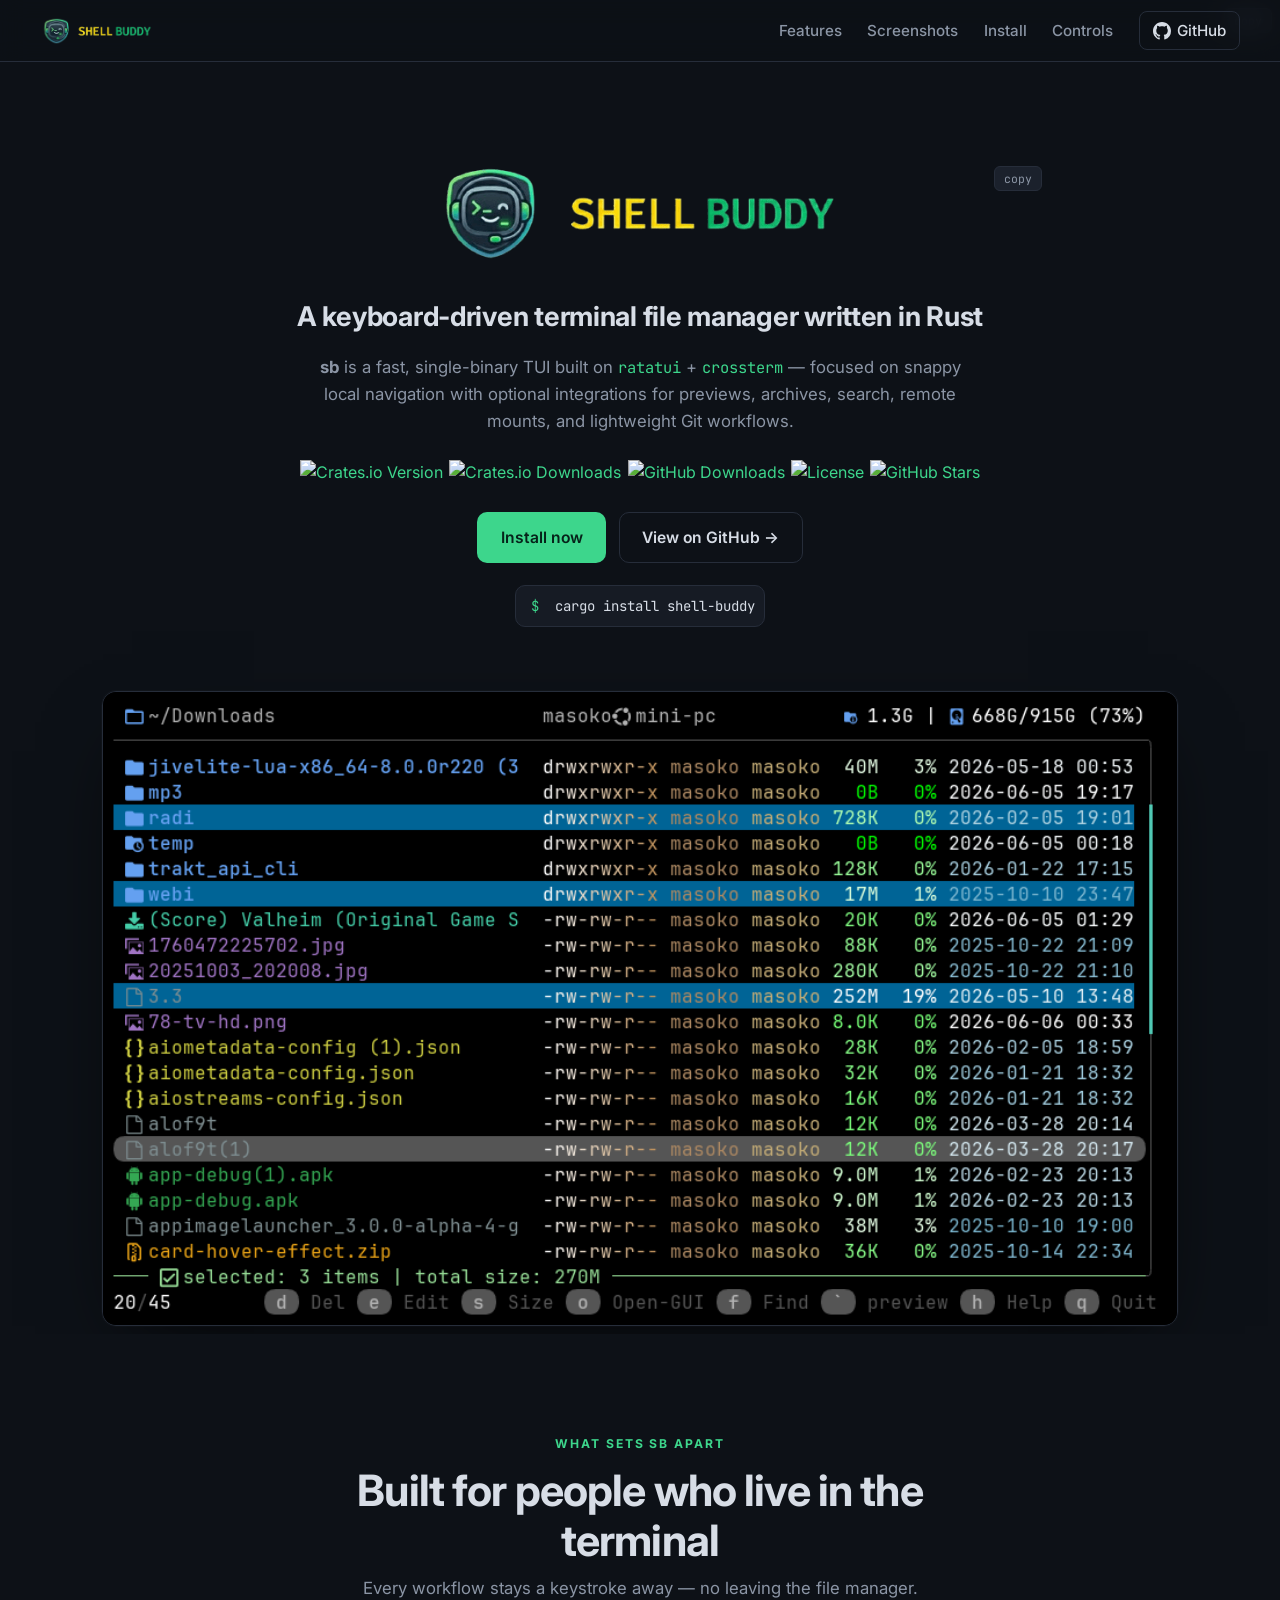
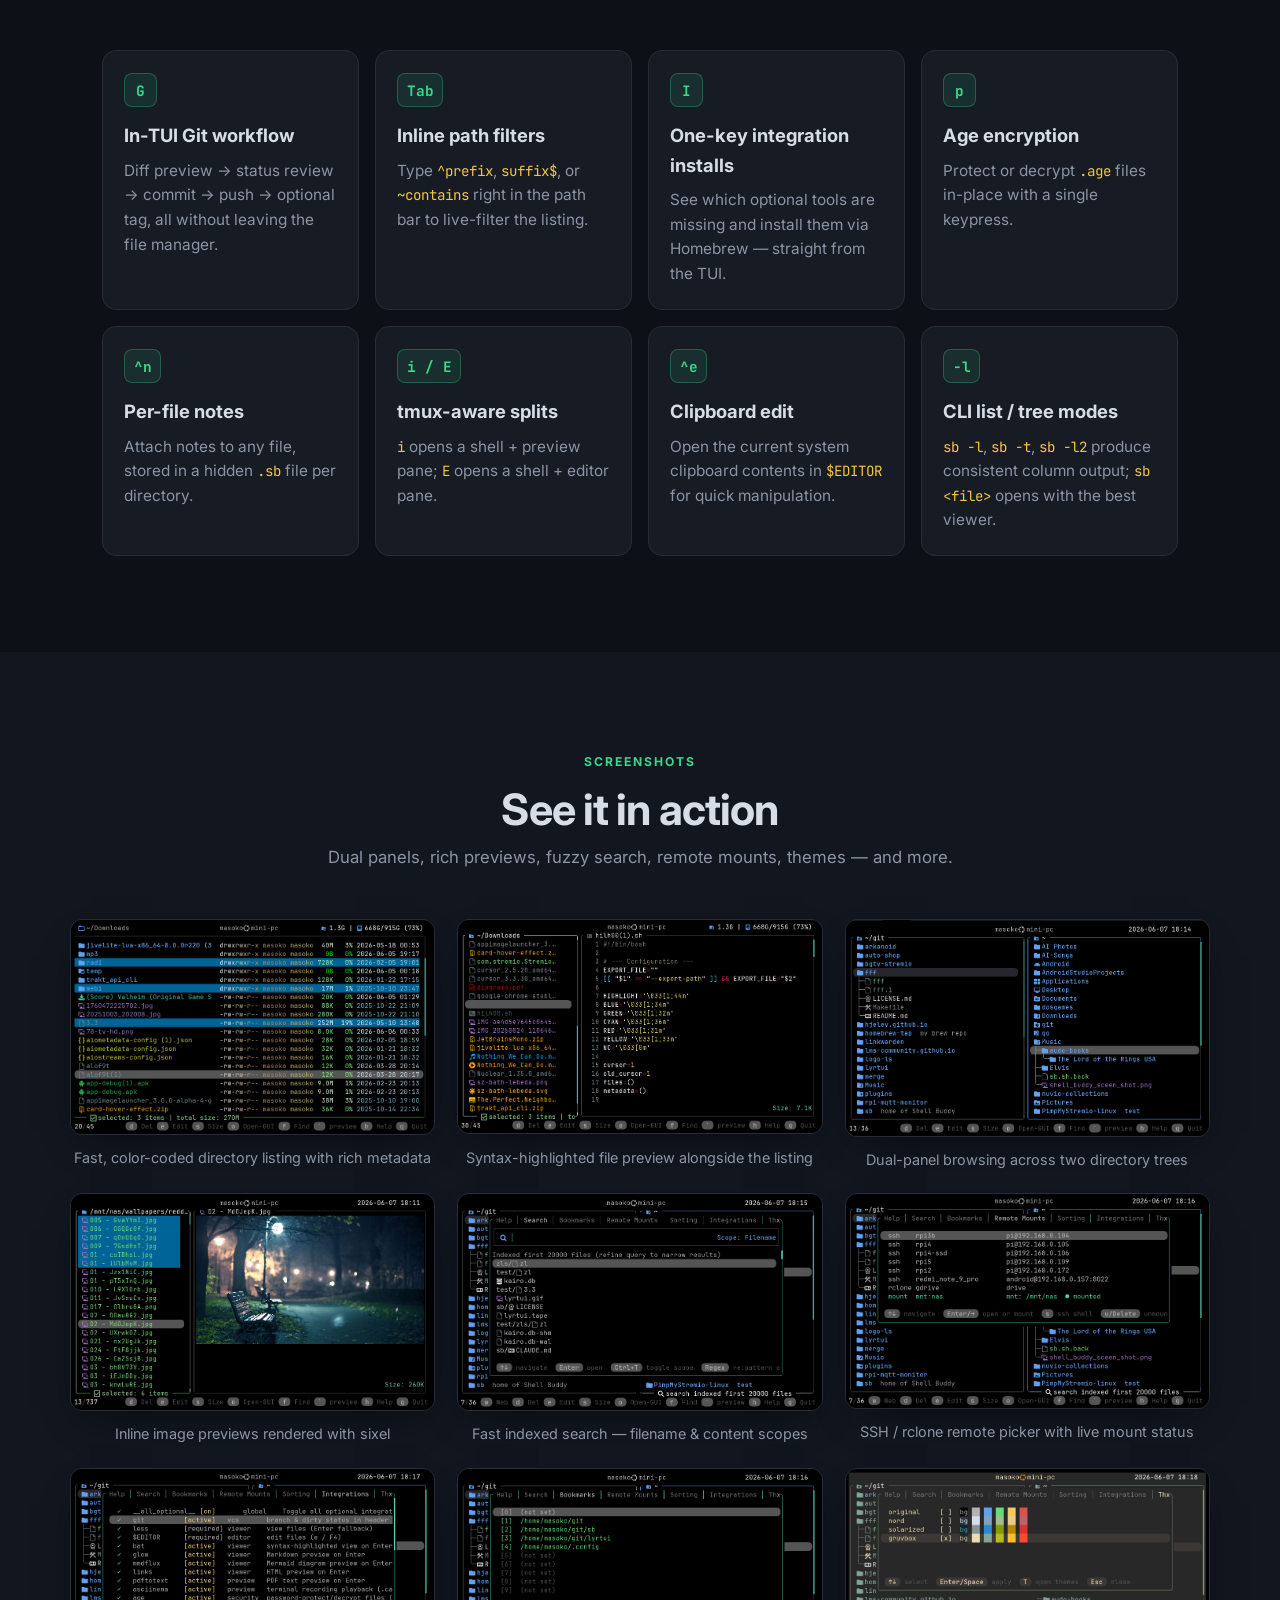
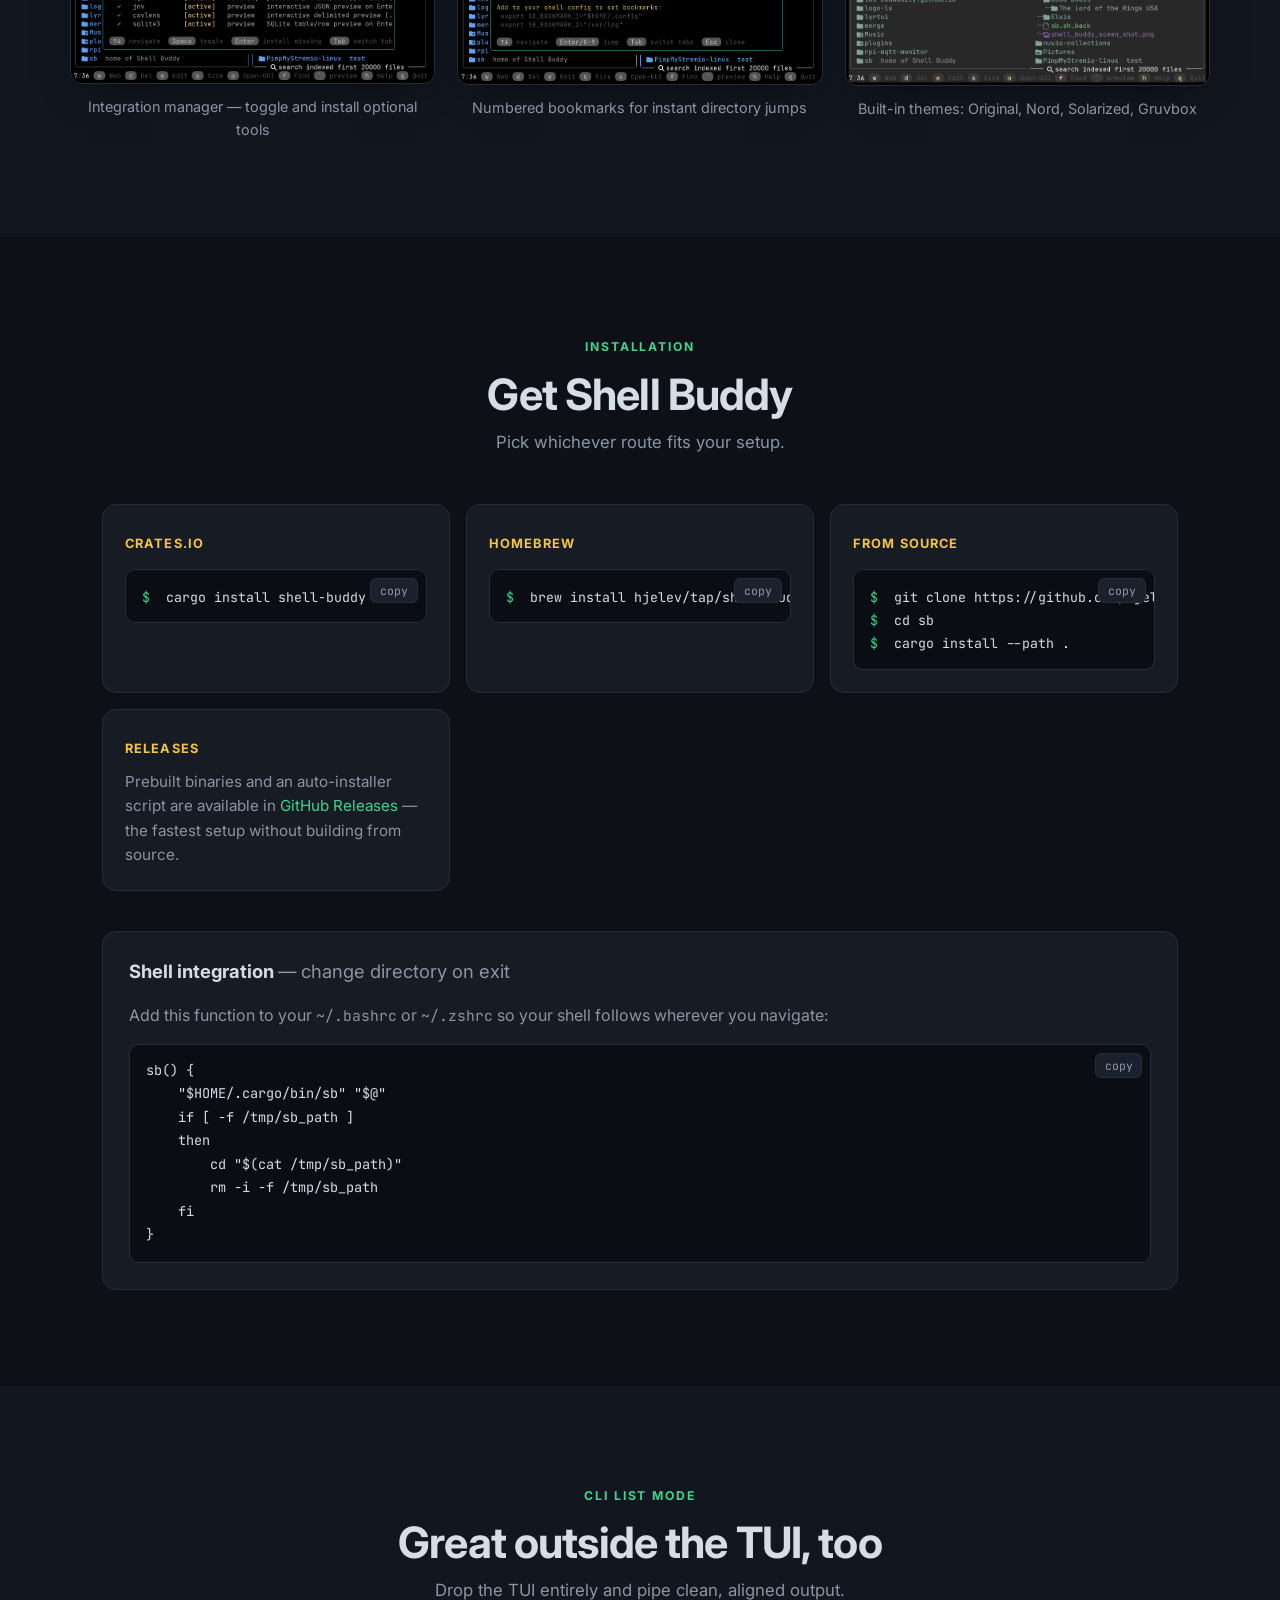
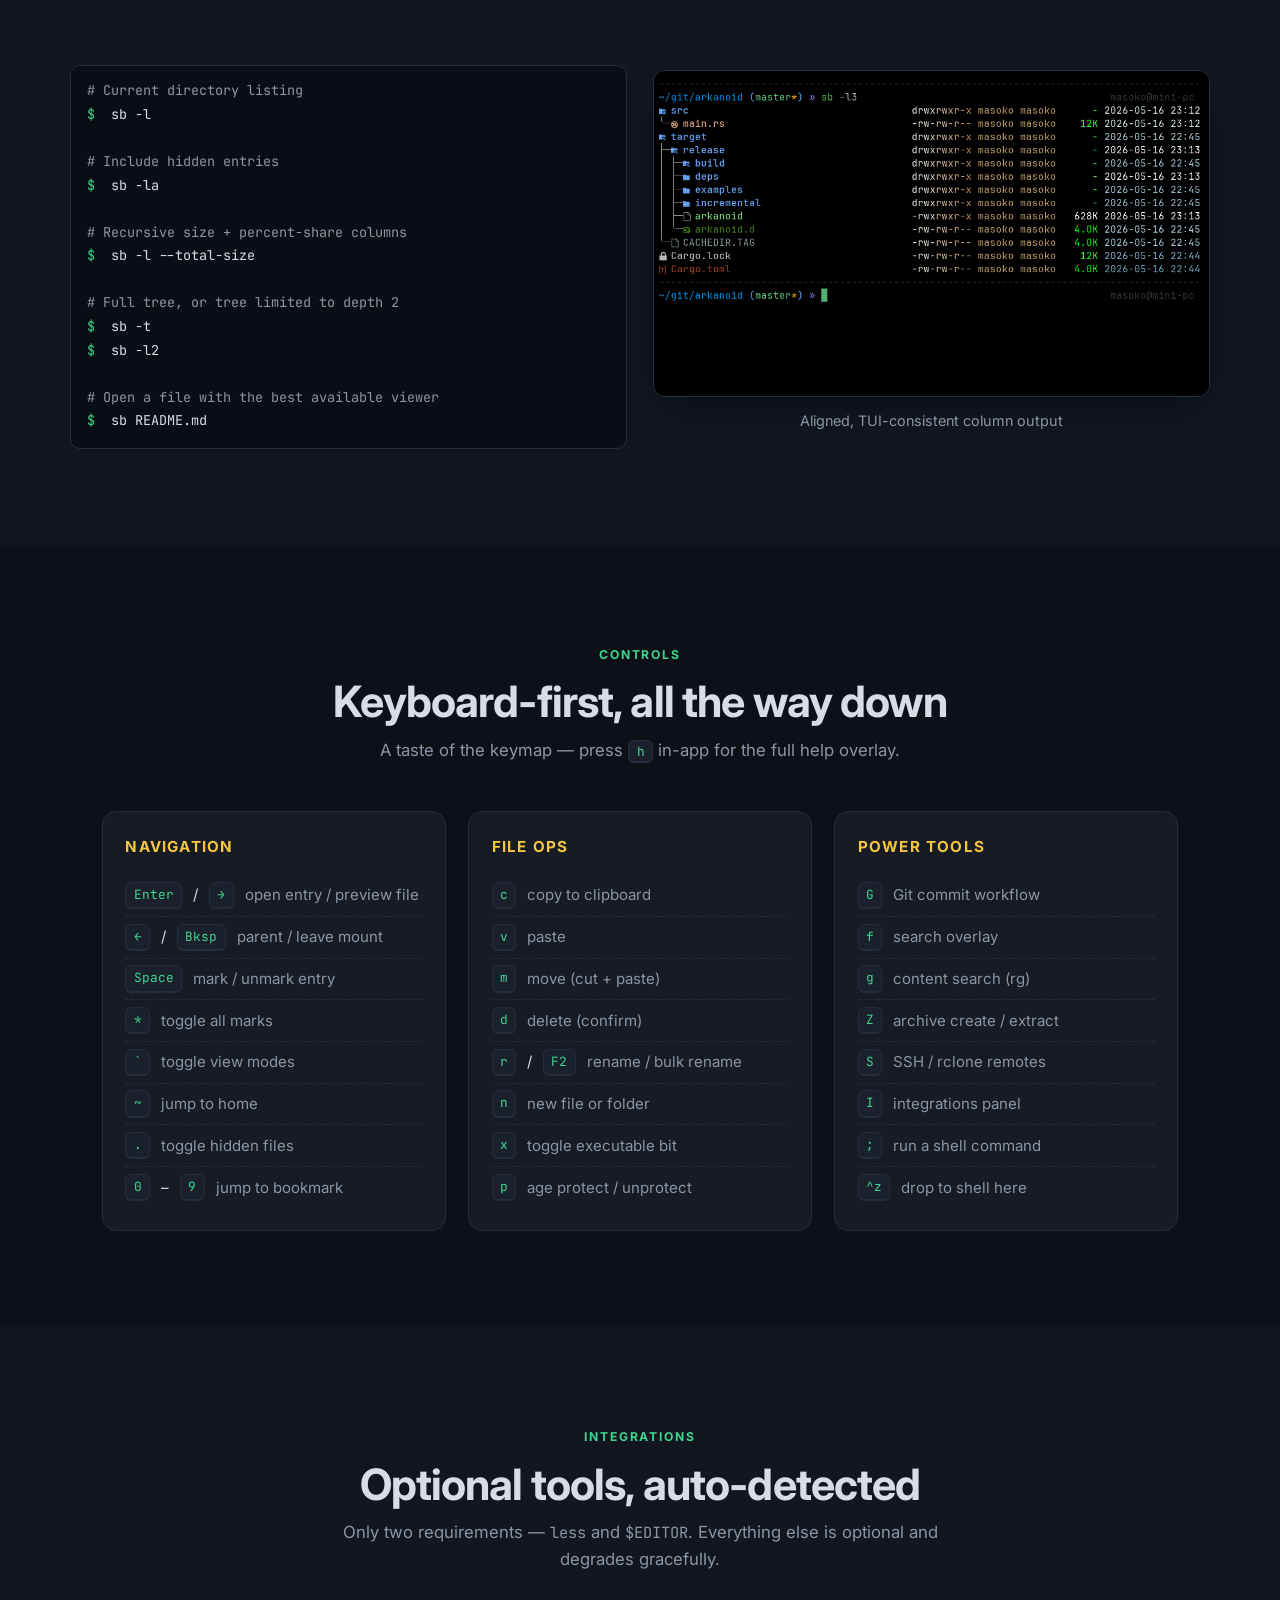
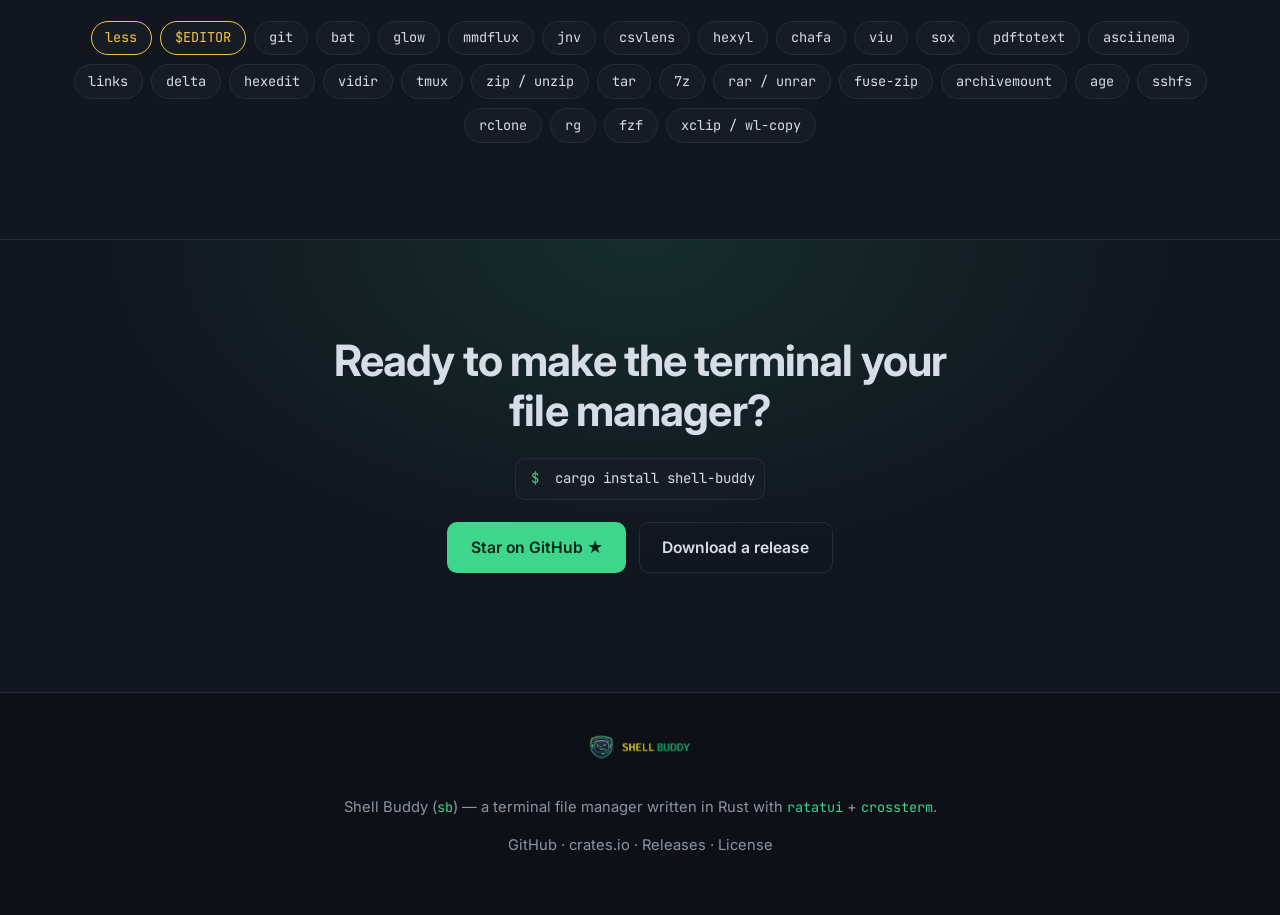
==== docs/index.html @ f794a8c8 "Add html docs" ====
<!DOCTYPE html>
<html lang="en">
<head>
  <meta charset="UTF-8" />
  <meta name="viewport" content="width=device-width, initial-scale=1.0" />
  <title>Shell Buddy — A keyboard-driven terminal file manager</title>
  <meta name="description" content="Shell Buddy (sb) is a fast, keyboard-driven terminal file manager written in Rust with ratatui + crossterm. Previews, archives, search, remote mounts, and in-TUI Git." />
  <meta property="og:title" content="Shell Buddy — terminal file manager" />
  <meta property="og:description" content="A fast, keyboard-driven terminal file manager written in Rust." />
  <meta property="og:image" content="images/screenshot-2.png" />
  <meta property="og:type" content="website" />
  <link rel="icon" type="image/png" href="images/logo.png" />
  <link rel="preconnect" href="https://fonts.googleapis.com" />
  <link rel="preconnect" href="https://fonts.gstatic.com" crossorigin />
  <link href="https://fonts.googleapis.com/css2?family=JetBrains+Mono:wght@400;500;700&family=Inter:wght@400;500;600;700;800&display=swap" rel="stylesheet" />
  <link rel="stylesheet" href="style.css" />
</head>
<body>
  <!-- NAV -->
  <header class="nav">
    <a class="nav__brand" href="#top">
      <img src="images/logo.png" alt="Shell Buddy" />
    </a>
    <nav class="nav__links">
      <a href="#features">Features</a>
      <a href="#gallery">Screenshots</a>
      <a href="#install">Install</a>
      <a href="#controls">Controls</a>
      <a class="nav__gh" href="https://github.com/hjelev/sb" target="_blank" rel="noopener">
        <svg viewBox="0 0 16 16" width="18" height="18" aria-hidden="true"><path fill="currentColor" d="M8 0C3.58 0 0 3.58 0 8c0 3.54 2.29 6.53 5.47 7.59.4.07.55-.17.55-.38 0-.19-.01-.82-.01-1.49-2.01.37-2.53-.49-2.69-.94-.09-.23-.48-.94-.82-1.13-.28-.15-.68-.52-.01-.53.63-.01 1.08.58 1.23.82.72 1.21 1.87.87 2.33.66.07-.52.28-.87.51-1.07-1.78-.2-3.64-.89-3.64-3.95 0-.87.31-1.59.82-2.15-.08-.2-.36-1.02.08-2.12 0 0 .67-.21 2.2.82.64-.18 1.32-.27 2-.27.68 0 1.36.09 2 .27 1.53-1.04 2.2-.82 2.2-.82.44 1.1.16 1.92.08 2.12.51.56.82 1.27.82 2.15 0 3.07-1.87 3.75-3.65 3.95.29.25.54.73.54 1.48 0 1.07-.01 1.93-.01 2.2 0 .21.15.46.55.38A8.01 8.01 0 0 0 16 8c0-4.42-3.58-8-8-8Z"/></svg>
        <span>GitHub</span>
      </a>
    </nav>
  </header>

  <!-- HERO -->
  <section class="hero" id="top">
    <div class="hero__glow"></div>
    <div class="hero__inner">
      <img class="hero__logo" src="images/logo.png" alt="Shell Buddy logo" />
      <p class="hero__tagline">A keyboard-driven terminal file manager written in Rust</p>
      <p class="hero__sub">
        <strong>sb</strong> is a fast, single-binary TUI built on <code>ratatui</code> + <code>crossterm</code> — focused on
        snappy local navigation with optional integrations for previews, archives, search, remote mounts, and lightweight Git workflows.
      </p>

      <div class="badges">
        <a href="https://crates.io/crates/shell-buddy"><img src="https://img.shields.io/crates/v/shell-buddy.svg?style=flat-square&color=orange" alt="Crates.io Version" /></a>
        <a href="https://crates.io/crates/shell-buddy"><img src="https://img.shields.io/crates/d/shell-buddy.svg?style=flat-square&color=blue&label=crates%20downloads" alt="Crates.io Downloads" /></a>
        <a href="https://github.com/hjelev/sb/releases"><img src="https://img.shields.io/github/downloads/hjelev/sb/total.svg?style=flat-square&color=brightgreen&label=github%20downloads&kill_cache=1" alt="GitHub Downloads" /></a>
        <a href="https://github.com/hjelev/sb/blob/master/LICENSE"><img src="https://img.shields.io/github/license/hjelev/sb.svg?style=flat-square&color=purple" alt="License" /></a>
        <a href="https://github.com/hjelev/sb/stargazers"><img src="https://img.shields.io/github/stars/hjelev/sb.svg?style=flat-square&color=gold" alt="GitHub Stars" /></a>
      </div>

      <div class="hero__cta">
        <a class="btn btn--primary" href="#install">Install now</a>
        <a class="btn btn--ghost" href="https://github.com/hjelev/sb" target="_blank" rel="noopener">View on GitHub →</a>
      </div>

      <div class="hero__install-hint">
        <code><span class="prompt">$</span> cargo install shell-buddy</code>
        <button class="copy-btn" data-copy="cargo install shell-buddy" title="Copy">copy</button>
      </div>
    </div>

    <figure class="hero__shot">
      <img src="images/screenshot-1.png" alt="Shell Buddy terminal file manager listing" loading="lazy" />
    </figure>
  </section>

  <!-- WHAT SETS IT APART -->
  <section class="section" id="features">
    <div class="section__head">
      <span class="eyebrow">What sets sb apart</span>
      <h2>Built for people who live in the terminal</h2>
      <p>Every workflow stays a keystroke away — no leaving the file manager.</p>
    </div>

    <div class="cards">
      <article class="card">
        <div class="card__key">G</div>
        <h3>In-TUI Git workflow</h3>
        <p>Diff preview → status review → commit → push → optional tag, all without leaving the file manager.</p>
      </article>
      <article class="card">
        <div class="card__key">Tab</div>
        <h3>Inline path filters</h3>
        <p>Type <code>^prefix</code>, <code>suffix$</code>, or <code>~contains</code> right in the path bar to live-filter the listing.</p>
      </article>
      <article class="card">
        <div class="card__key">I</div>
        <h3>One-key integration installs</h3>
        <p>See which optional tools are missing and install them via Homebrew — straight from the TUI.</p>
      </article>
      <article class="card">
        <div class="card__key">p</div>
        <h3>Age encryption</h3>
        <p>Protect or decrypt <code>.age</code> files in-place with a single keypress.</p>
      </article>
      <article class="card">
        <div class="card__key">^n</div>
        <h3>Per-file notes</h3>
        <p>Attach notes to any file, stored in a hidden <code>.sb</code> file per directory.</p>
      </article>
      <article class="card">
        <div class="card__key">i / E</div>
        <h3>tmux-aware splits</h3>
        <p><code>i</code> opens a shell + preview pane; <code>E</code> opens a shell + editor pane.</p>
      </article>
      <article class="card">
        <div class="card__key">^e</div>
        <h3>Clipboard edit</h3>
        <p>Open the current system clipboard contents in <code>$EDITOR</code> for quick manipulation.</p>
      </article>
      <article class="card">
        <div class="card__key">-l</div>
        <h3>CLI list / tree modes</h3>
        <p><code>sb -l</code>, <code>sb -t</code>, <code>sb -l2</code> produce consistent column output; <code>sb &lt;file&gt;</code> opens with the best viewer.</p>
      </article>
    </div>
  </section>

  <!-- GALLERY -->
  <section class="section section--alt" id="gallery">
    <div class="section__head">
      <span class="eyebrow">Screenshots</span>
      <h2>See it in action</h2>
      <p>Dual panels, rich previews, fuzzy search, remote mounts, themes — and more.</p>
    </div>

    <div class="gallery">
      <figure class="shot">
        <img src="images/screenshot-1.png" alt="Shell Buddy terminal file manager listing" loading="lazy" />
        <figcaption>Fast, color-coded directory listing with rich metadata</figcaption>
      </figure>
      <figure class="shot">
        <img src="images/screenshot-2.png" alt="Dual-panel preview with syntax highlighting" loading="lazy" />
        <figcaption>Syntax-highlighted file preview alongside the listing</figcaption>
      </figure>
      <figure class="shot">
        <img src="images/screenshot-5.png" alt="Dual-panel browsing" loading="lazy" />
        <figcaption>Dual-panel browsing across two directory trees</figcaption>
      </figure>
      <figure class="shot">
        <img src="images/screenshot-4.png" alt="Inline image preview" loading="lazy" />
        <figcaption>Inline image previews rendered with sixel</figcaption>
      </figure>
      <figure class="shot">
        <img src="images/screenshot-6.png" alt="Search overlay" loading="lazy" />
        <figcaption>Fast indexed search — filename &amp; content scopes</figcaption>
      </figure>
      <figure class="shot">
        <img src="images/screenshot-8.png" alt="Remote mounts panel" loading="lazy" />
        <figcaption>SSH / rclone remote picker with live mount status</figcaption>
      </figure>
      <figure class="shot">
        <img src="images/screenshot-9.png" alt="Integrations panel" loading="lazy" />
        <figcaption>Integration manager — toggle and install optional tools</figcaption>
      </figure>
      <figure class="shot">
        <img src="images/screenshot-7.png" alt="Bookmarks panel" loading="lazy" />
        <figcaption>Numbered bookmarks for instant directory jumps</figcaption>
      </figure>
      <figure class="shot">
        <img src="images/screenshot-10.png" alt="Themes panel" loading="lazy" />
        <figcaption>Built-in themes: Original, Nord, Solarized, Gruvbox</figcaption>
      </figure>
    </div>
  </section>

  <!-- INSTALL -->
  <section class="section" id="install">
    <div class="section__head">
      <span class="eyebrow">Installation</span>
      <h2>Get Shell Buddy</h2>
      <p>Pick whichever route fits your setup.</p>
    </div>

    <div class="install-grid">
      <div class="install-card">
        <h3><span class="tag">crates.io</span></h3>
        <div class="code-block">
          <code><span class="prompt">$</span> cargo install shell-buddy</code>
          <button class="copy-btn" data-copy="cargo install shell-buddy">copy</button>
        </div>
      </div>

      <div class="install-card">
        <h3><span class="tag">Homebrew</span></h3>
        <div class="code-block">
          <code><span class="prompt">$</span> brew install hjelev/tap/shell-buddy</code>
          <button class="copy-btn" data-copy="brew install hjelev/tap/shell-buddy">copy</button>
        </div>
      </div>

      <div class="install-card">
        <h3><span class="tag">From source</span></h3>
        <div class="code-block">
          <code><span class="prompt">$</span> git clone https://github.com/hjelev/sb.git
<span class="prompt">$</span> cd sb
<span class="prompt">$</span> cargo install --path .</code>
          <button class="copy-btn" data-copy="git clone https://github.com/hjelev/sb.git
cd sb
cargo install --path .">copy</button>
        </div>
      </div>

      <div class="install-card">
        <h3><span class="tag">Releases</span></h3>
        <p class="install-note">Prebuilt binaries and an auto-installer script are available in
          <a href="https://github.com/hjelev/sb/releases" target="_blank" rel="noopener">GitHub Releases</a> —
          the fastest setup without building from source.</p>
      </div>
    </div>

    <div class="shell-integration">
      <h3>Shell integration <span class="muted">— change directory on exit</span></h3>
      <p>Add this function to your <code>~/.bashrc</code> or <code>~/.zshrc</code> so your shell follows wherever you navigate:</p>
      <div class="code-block code-block--wide">
        <pre><code>sb() {
    "$HOME/.cargo/bin/sb" "$@"
    if [ -f /tmp/sb_path ]
    then
        cd "$(cat /tmp/sb_path)"
        rm -i -f /tmp/sb_path
    fi
}</code></pre>
        <button class="copy-btn" data-copy='sb() {
    "$HOME/.cargo/bin/sb" "$@"
    if [ -f /tmp/sb_path ]
    then
        cd "$(cat /tmp/sb_path)"
        rm -i -f /tmp/sb_path
    fi
}'>copy</button>
      </div>
    </div>
  </section>

  <!-- CLI MODES -->
  <section class="section section--alt" id="cli">
    <div class="section__head">
      <span class="eyebrow">CLI list mode</span>
      <h2>Great outside the TUI, too</h2>
      <p>Drop the TUI entirely and pipe clean, aligned output.</p>
    </div>
    <div class="cli-wrap">
      <div class="code-block code-block--wide">
        <pre><code><span class="comment"># Current directory listing</span>
<span class="prompt">$</span> sb -l

<span class="comment"># Include hidden entries</span>
<span class="prompt">$</span> sb -la

<span class="comment"># Recursive size + percent-share columns</span>
<span class="prompt">$</span> sb -l --total-size

<span class="comment"># Full tree, or tree limited to depth 2</span>
<span class="prompt">$</span> sb -t
<span class="prompt">$</span> sb -l2

<span class="comment"># Open a file with the best available viewer</span>
<span class="prompt">$</span> sb README.md</code></pre>
      </div>
      <figure class="shot shot--bare">
        <img src="images/screenshot-11.png" alt="Shell Buddy CLI list mode" loading="lazy" />
        <figcaption>Aligned, TUI-consistent column output</figcaption>
      </figure>
    </div>
  </section>

  <!-- CONTROLS -->
  <section class="section" id="controls">
    <div class="section__head">
      <span class="eyebrow">Controls</span>
      <h2>Keyboard-first, all the way down</h2>
      <p>A taste of the keymap — press <kbd>h</kbd> in-app for the full help overlay.</p>
    </div>

    <div class="keymap">
      <div class="keymap__col">
        <h4>Navigation</h4>
        <ul>
          <li><kbd>Enter</kbd> / <kbd>→</kbd><span>open entry / preview file</span></li>
          <li><kbd>←</kbd> / <kbd>Bksp</kbd><span>parent / leave mount</span></li>
          <li><kbd>Space</kbd><span>mark / unmark entry</span></li>
          <li><kbd>*</kbd><span>toggle all marks</span></li>
          <li><kbd>`</kbd><span>toggle view modes</span></li>
          <li><kbd>~</kbd><span>jump to home</span></li>
          <li><kbd>.</kbd><span>toggle hidden files</span></li>
          <li><kbd>0</kbd>–<kbd>9</kbd><span>jump to bookmark</span></li>
        </ul>
      </div>
      <div class="keymap__col">
        <h4>File ops</h4>
        <ul>
          <li><kbd>c</kbd><span>copy to clipboard</span></li>
          <li><kbd>v</kbd><span>paste</span></li>
          <li><kbd>m</kbd><span>move (cut + paste)</span></li>
          <li><kbd>d</kbd><span>delete (confirm)</span></li>
          <li><kbd>r</kbd> / <kbd>F2</kbd><span>rename / bulk rename</span></li>
          <li><kbd>n</kbd><span>new file or folder</span></li>
          <li><kbd>x</kbd><span>toggle executable bit</span></li>
          <li><kbd>p</kbd><span>age protect / unprotect</span></li>
        </ul>
      </div>
      <div class="keymap__col">
        <h4>Power tools</h4>
        <ul>
          <li><kbd>G</kbd><span>Git commit workflow</span></li>
          <li><kbd>f</kbd><span>search overlay</span></li>
          <li><kbd>g</kbd><span>content search (rg)</span></li>
          <li><kbd>Z</kbd><span>archive create / extract</span></li>
          <li><kbd>S</kbd><span>SSH / rclone remotes</span></li>
          <li><kbd>I</kbd><span>integrations panel</span></li>
          <li><kbd>;</kbd><span>run a shell command</span></li>
          <li><kbd>^z</kbd><span>drop to shell here</span></li>
        </ul>
      </div>
    </div>
  </section>

  <!-- INTEGRATIONS -->
  <section class="section section--alt" id="integrations">
    <div class="section__head">
      <span class="eyebrow">Integrations</span>
      <h2>Optional tools, auto-detected</h2>
      <p>Only two requirements — <code>less</code> and <code>$EDITOR</code>. Everything else is optional and degrades gracefully.</p>
    </div>
    <div class="chips">
      <span class="chip chip--req">less</span>
      <span class="chip chip--req">$EDITOR</span>
      <span class="chip">git</span>
      <span class="chip">bat</span>
      <span class="chip">glow</span>
      <span class="chip">mmdflux</span>
      <span class="chip">jnv</span>
      <span class="chip">csvlens</span>
      <span class="chip">hexyl</span>
      <span class="chip">chafa</span>
      <span class="chip">viu</span>
      <span class="chip">sox</span>
      <span class="chip">pdftotext</span>
      <span class="chip">asciinema</span>
      <span class="chip">links</span>
      <span class="chip">delta</span>
      <span class="chip">hexedit</span>
      <span class="chip">vidir</span>
      <span class="chip">tmux</span>
      <span class="chip">zip / unzip</span>
      <span class="chip">tar</span>
      <span class="chip">7z</span>
      <span class="chip">rar / unrar</span>
      <span class="chip">fuse-zip</span>
      <span class="chip">archivemount</span>
      <span class="chip">age</span>
      <span class="chip">sshfs</span>
      <span class="chip">rclone</span>
      <span class="chip">rg</span>
      <span class="chip">fzf</span>
      <span class="chip">xclip / wl-copy</span>
    </div>
  </section>

  <!-- CTA -->
  <section class="cta">
    <div class="cta__inner">
      <h2>Ready to make the terminal your file manager?</h2>
      <div class="hero__install-hint">
        <code><span class="prompt">$</span> cargo install shell-buddy</code>
        <button class="copy-btn" data-copy="cargo install shell-buddy">copy</button>
      </div>
      <div class="hero__cta">
        <a class="btn btn--primary" href="https://github.com/hjelev/sb" target="_blank" rel="noopener">Star on GitHub ★</a>
        <a class="btn btn--ghost" href="https://github.com/hjelev/sb/releases" target="_blank" rel="noopener">Download a release</a>
      </div>
    </div>
  </section>

  <footer class="footer">
    <img src="images/logo.png" alt="Shell Buddy" />
    <p>Shell Buddy (<code>sb</code>) — a terminal file manager written in Rust with <code>ratatui</code> + <code>crossterm</code>.</p>
    <p class="footer__links">
      <a href="https://github.com/hjelev/sb" target="_blank" rel="noopener">GitHub</a> ·
      <a href="https://crates.io/crates/shell-buddy" target="_blank" rel="noopener">crates.io</a> ·
      <a href="https://github.com/hjelev/sb/releases" target="_blank" rel="noopener">Releases</a> ·
      <a href="https://github.com/hjelev/sb/blob/master/LICENSE" target="_blank" rel="noopener">License</a>
    </p>
  </footer>

  <!-- LIGHTBOX -->
  <div class="lightbox" id="lightbox" aria-hidden="true">
    <button class="lightbox__close" aria-label="Close">&times;</button>
    <img src="" alt="" />
  </div>

  <script src="script.js"></script>
</body>
</html>
---- docs/style.css ----
:root {
  --bg:        #0d1117;
  --bg-alt:    #11161f;
  --panel:     #161b24;
  --panel-2:   #1b212c;
  --border:    #262d3a;
  --text:      #d7dde6;
  --muted:     #8b95a5;
  --green:     #3dd68c;
  --green-2:   #2bb673;
  --yellow:    #f5c542;
  --yellow-2:  #e0ac1f;
  --blue:      #5aa9ff;
  --red:       #ff6b6b;
  --mono: "JetBrains Mono", ui-monospace, SFMono-Regular, Menlo, monospace;
  --sans: "Inter", system-ui, -apple-system, Segoe UI, Roboto, sans-serif;
  --radius: 14px;
  --maxw: 1140px;
}

* { box-sizing: border-box; }

html { scroll-behavior: smooth; }

body {
  margin: 0;
  background: var(--bg);
  color: var(--text);
  font-family: var(--sans);
  line-height: 1.6;
  -webkit-font-smoothing: antialiased;
  overflow-x: hidden;
}

a { color: var(--green); text-decoration: none; }
a:hover { color: var(--yellow); }

code { font-family: var(--mono); font-size: 0.92em; }

h2 { font-size: clamp(1.8rem, 3.4vw, 2.7rem); line-height: 1.15; margin: 0 0 .6rem; letter-spacing: -.02em; }
h3 { margin: 0 0 .5rem; font-size: 1.15rem; }

/* ---------- NAV ---------- */
.nav {
  position: sticky; top: 0; z-index: 50;
  display: flex; align-items: center; justify-content: space-between;
  padding: .7rem clamp(1rem, 4vw, 2.5rem);
  background: rgba(13,17,23,.78);
  backdrop-filter: blur(12px);
  border-bottom: 1px solid var(--border);
}
.nav__brand img { height: 30px; display: block; }
.nav__links { display: flex; align-items: center; gap: clamp(.7rem, 2vw, 1.6rem); }
.nav__links a { color: var(--muted); font-weight: 500; font-size: .95rem; }
.nav__links a:hover { color: var(--text); }
.nav__gh {
  display: inline-flex; align-items: center; gap: .4rem;
  padding: .4rem .8rem; border: 1px solid var(--border); border-radius: 8px;
  color: var(--text) !important;
}
.nav__gh:hover { border-color: var(--green); }
@media (max-width: 620px) {
  .nav__links a:not(.nav__gh) { display: none; }
}

/* ---------- HERO ---------- */
.hero {
  position: relative;
  text-align: center;
  padding: clamp(3rem, 8vw, 6rem) clamp(1rem, 5vw, 2rem) 0;
  overflow: hidden;
}
.hero__glow {
  position: absolute; inset: -30% 0 auto 0; height: 600px;
  background:
    radial-gradient(60% 60% at 30% 0%, rgba(61,214,140,.18), transparent 70%),
    radial-gradient(50% 50% at 75% 10%, rgba(245,197,66,.14), transparent 70%);
  filter: blur(10px);
  pointer-events: none; z-index: 0;
}
.hero__inner { position: relative; z-index: 1; max-width: 820px; margin: 0 auto; }
.hero__logo { width: min(420px, 80%); margin-bottom: 1.2rem; }
.hero__tagline {
  font-size: clamp(1.2rem, 2.8vw, 1.7rem);
  font-weight: 700; color: var(--text); margin: 0 0 1rem; letter-spacing: -.01em;
}
.hero__sub { color: var(--muted); font-size: 1.05rem; margin: 0 auto 1.6rem; max-width: 660px; }
.hero__sub code { color: var(--green); }

.badges { display: flex; flex-wrap: wrap; gap: .4rem; justify-content: center; margin-bottom: 1.6rem; }
.badges img { height: 20px; }

.hero__cta { display: flex; gap: .8rem; justify-content: center; flex-wrap: wrap; margin-bottom: 1.4rem; }

.btn {
  display: inline-flex; align-items: center; gap: .4rem;
  padding: .75rem 1.4rem; border-radius: 10px;
  font-weight: 600; font-size: .98rem; transition: .18s ease;
  border: 1px solid transparent;
}
.btn--primary { background: var(--green); color: #06231a !important; }
.btn--primary:hover { background: var(--yellow); color: #2a2102 !important; transform: translateY(-2px); }
.btn--ghost { border-color: var(--border); color: var(--text) !important; }
.btn--ghost:hover { border-color: var(--green); transform: translateY(-2px); }

.hero__install-hint {
  display: inline-flex; align-items: center; gap: .6rem;
  background: var(--panel); border: 1px solid var(--border);
  border-radius: 10px; padding: .55rem .55rem .55rem .9rem;
  font-family: var(--mono); font-size: .95rem;
}
.hero__install-hint code { color: var(--text); }
.prompt { color: var(--green); margin-right: .5rem; user-select: none; }

.hero__shot {
  position: relative; z-index: 1;
  margin: clamp(2.5rem, 6vw, 4rem) auto 0; max-width: var(--maxw);
  padding: 0 clamp(1rem, 4vw, 2rem);
}
.hero__shot img {
  width: 100%; border-radius: var(--radius);
  border: 1px solid var(--border);
  box-shadow: 0 30px 80px -30px rgba(0,0,0,.8), 0 0 0 1px rgba(255,255,255,.02);
}

/* ---------- SECTIONS ---------- */
.section { padding: clamp(3.5rem, 8vw, 6rem) clamp(1rem, 5vw, 2rem); max-width: var(--maxw); margin: 0 auto; }
.section--alt { background: var(--bg-alt); max-width: none; }
.section--alt > * { max-width: var(--maxw); margin-left: auto; margin-right: auto; }
.section__head { text-align: center; max-width: 640px; margin: 0 auto 3rem; }
.section__head p { color: var(--muted); font-size: 1.05rem; margin: 0; }
.eyebrow {
  display: inline-block; text-transform: uppercase; letter-spacing: .16em;
  font-size: .76rem; font-weight: 700; color: var(--green); margin-bottom: .8rem;
}

/* ---------- FEATURE CARDS ---------- */
.cards {
  display: grid; gap: 1rem;
  grid-template-columns: repeat(auto-fill, minmax(250px, 1fr));
}
.card {
  position: relative;
  background: var(--panel); border: 1px solid var(--border);
  border-radius: var(--radius); padding: 1.4rem 1.3rem;
  transition: .2s ease;
}
.card:hover { transform: translateY(-4px); border-color: var(--green); background: var(--panel-2); }
.card__key {
  display: inline-flex; align-items: center; justify-content: center;
  min-width: 2.1rem; height: 2.1rem; padding: 0 .55rem;
  font-family: var(--mono); font-weight: 700; font-size: .9rem;
  color: var(--green); background: rgba(61,214,140,.1);
  border: 1px solid rgba(61,214,140,.3); border-radius: 8px;
  margin-bottom: .9rem;
}
.card p { color: var(--muted); margin: 0; font-size: .96rem; }
.card code { color: var(--yellow); }

/* ---------- GALLERY ---------- */
.gallery {
  display: grid; gap: 1.4rem;
  grid-template-columns: repeat(auto-fit, minmax(330px, 1fr));
}
.shot { margin: 0; }
.shot img {
  width: 100%; border-radius: 12px; border: 1px solid var(--border);
  box-shadow: 0 16px 40px -20px rgba(0,0,0,.7);
  cursor: zoom-in; transition: .2s ease; display: block;
}
.shot img:hover { transform: translateY(-3px); border-color: var(--green); }
.shot figcaption { color: var(--muted); font-size: .9rem; margin-top: .7rem; text-align: center; }
.shot--bare img { cursor: default; }
.shot--bare img:hover { transform: none; }

/* ---------- INSTALL ---------- */
.install-grid {
  display: grid; gap: 1rem; margin-bottom: 2.5rem;
  grid-template-columns: repeat(auto-fit, minmax(280px, 1fr));
}
.install-card {
  background: var(--panel); border: 1px solid var(--border);
  border-radius: var(--radius); padding: 1.4rem;
}
.tag {
  font-size: .8rem; font-weight: 700; text-transform: uppercase; letter-spacing: .08em;
  color: var(--yellow);
}
.install-note { color: var(--muted); margin: .3rem 0 0; font-size: .95rem; }

.code-block {
  position: relative;
  background: #0a0e14; border: 1px solid var(--border);
  border-radius: 10px; padding: .9rem 1rem; margin-top: .8rem;
  font-family: var(--mono); font-size: .9rem; overflow-x: auto;
}
.code-block code, .code-block pre { color: var(--text); white-space: pre; margin: 0; }
.code-block--wide { font-size: .92rem; }
.comment { color: var(--muted); }

.copy-btn {
  position: absolute; top: .5rem; right: .5rem;
  background: var(--panel-2); color: var(--muted);
  border: 1px solid var(--border); border-radius: 6px;
  font-family: var(--mono); font-size: .72rem; padding: .25rem .55rem;
  cursor: pointer; transition: .15s ease;
}
.copy-btn:hover { color: var(--green); border-color: var(--green); }
.copy-btn.copied { color: #06231a; background: var(--green); border-color: var(--green); }

.shell-integration {
  background: var(--panel); border: 1px solid var(--border);
  border-radius: var(--radius); padding: 1.6rem;
}
.shell-integration p { color: var(--muted); }
.muted { color: var(--muted); font-weight: 400; }

/* ---------- CLI ---------- */
.cli-wrap {
  display: grid; gap: 1.6rem; align-items: center;
  grid-template-columns: 1fr 1fr;
}
@media (max-width: 820px) { .cli-wrap { grid-template-columns: 1fr; } }

/* ---------- KEYMAP ---------- */
.keymap {
  display: grid; gap: 1.4rem;
  grid-template-columns: repeat(auto-fit, minmax(280px, 1fr));
}
.keymap__col {
  background: var(--panel); border: 1px solid var(--border);
  border-radius: var(--radius); padding: 1.4rem;
}
.keymap__col h4 {
  margin: 0 0 1rem; color: var(--yellow); font-size: .95rem;
  text-transform: uppercase; letter-spacing: .08em;
}
.keymap__col ul { list-style: none; margin: 0; padding: 0; }
.keymap__col li {
  display: flex; align-items: center; gap: .7rem;
  padding: .42rem 0; border-bottom: 1px dashed var(--border);
  font-size: .94rem;
}
.keymap__col li:last-child { border-bottom: none; }
.keymap__col li span { color: var(--muted); }
kbd {
  font-family: var(--mono); font-size: .8rem;
  background: var(--panel-2); border: 1px solid var(--border);
  border-bottom-width: 2px; border-radius: 6px;
  padding: .12rem .45rem; color: var(--green); white-space: nowrap;
}

/* ---------- CHIPS ---------- */
.chips { display: flex; flex-wrap: wrap; gap: .55rem; justify-content: center; }
.chip {
  font-family: var(--mono); font-size: .85rem;
  background: var(--panel); border: 1px solid var(--border);
  border-radius: 20px; padding: .35rem .85rem; color: var(--text);
  transition: .15s ease;
}
.chip:hover { border-color: var(--green); color: var(--green); }
.chip--req { border-color: var(--yellow); color: var(--yellow); }

/* ---------- CTA ---------- */
.cta {
  text-align: center;
  padding: clamp(3.5rem, 8vw, 6rem) 1rem;
  background:
    radial-gradient(60% 100% at 50% 0%, rgba(61,214,140,.12), transparent 70%),
    var(--bg-alt);
  border-top: 1px solid var(--border);
}
.cta__inner { max-width: 640px; margin: 0 auto; display: flex; flex-direction: column; align-items: center; gap: 1.4rem; }
.cta h2 { margin: 0; }

/* ---------- FOOTER ---------- */
.footer {
  text-align: center; padding: 2.5rem 1rem; color: var(--muted);
  border-top: 1px solid var(--border); font-size: .92rem;
}
.footer img { height: 28px; margin-bottom: .8rem; opacity: .85; }
.footer code { color: var(--green); }
.footer__links { margin-top: .6rem; }
.footer__links a { color: var(--muted); }
.footer__links a:hover { color: var(--green); }

/* ---------- LIGHTBOX ---------- */
.lightbox {
  position: fixed; inset: 0; z-index: 100;
  display: none; align-items: center; justify-content: center;
  background: rgba(5,7,10,.92); padding: 2rem; cursor: zoom-out;
}
.lightbox.open { display: flex; }
.lightbox img {
  max-width: 95vw; max-height: 90vh; border-radius: 10px;
  border: 1px solid var(--border); box-shadow: 0 30px 80px -20px rgba(0,0,0,.9);
}
.lightbox__close {
  position: absolute; top: 1rem; right: 1.5rem;
  background: none; border: none; color: #fff; font-size: 2.4rem;
  cursor: pointer; line-height: 1;
}

/* ---------- REVEAL ---------- */
.reveal { opacity: 0; transform: translateY(24px); transition: opacity .6s ease, transform .6s ease; }
.reveal.visible { opacity: 1; transform: none; }
@media (prefers-reduced-motion: reduce) {
  .reveal { opacity: 1; transform: none; transition: none; }
  html { scroll-behavior: auto; }
}
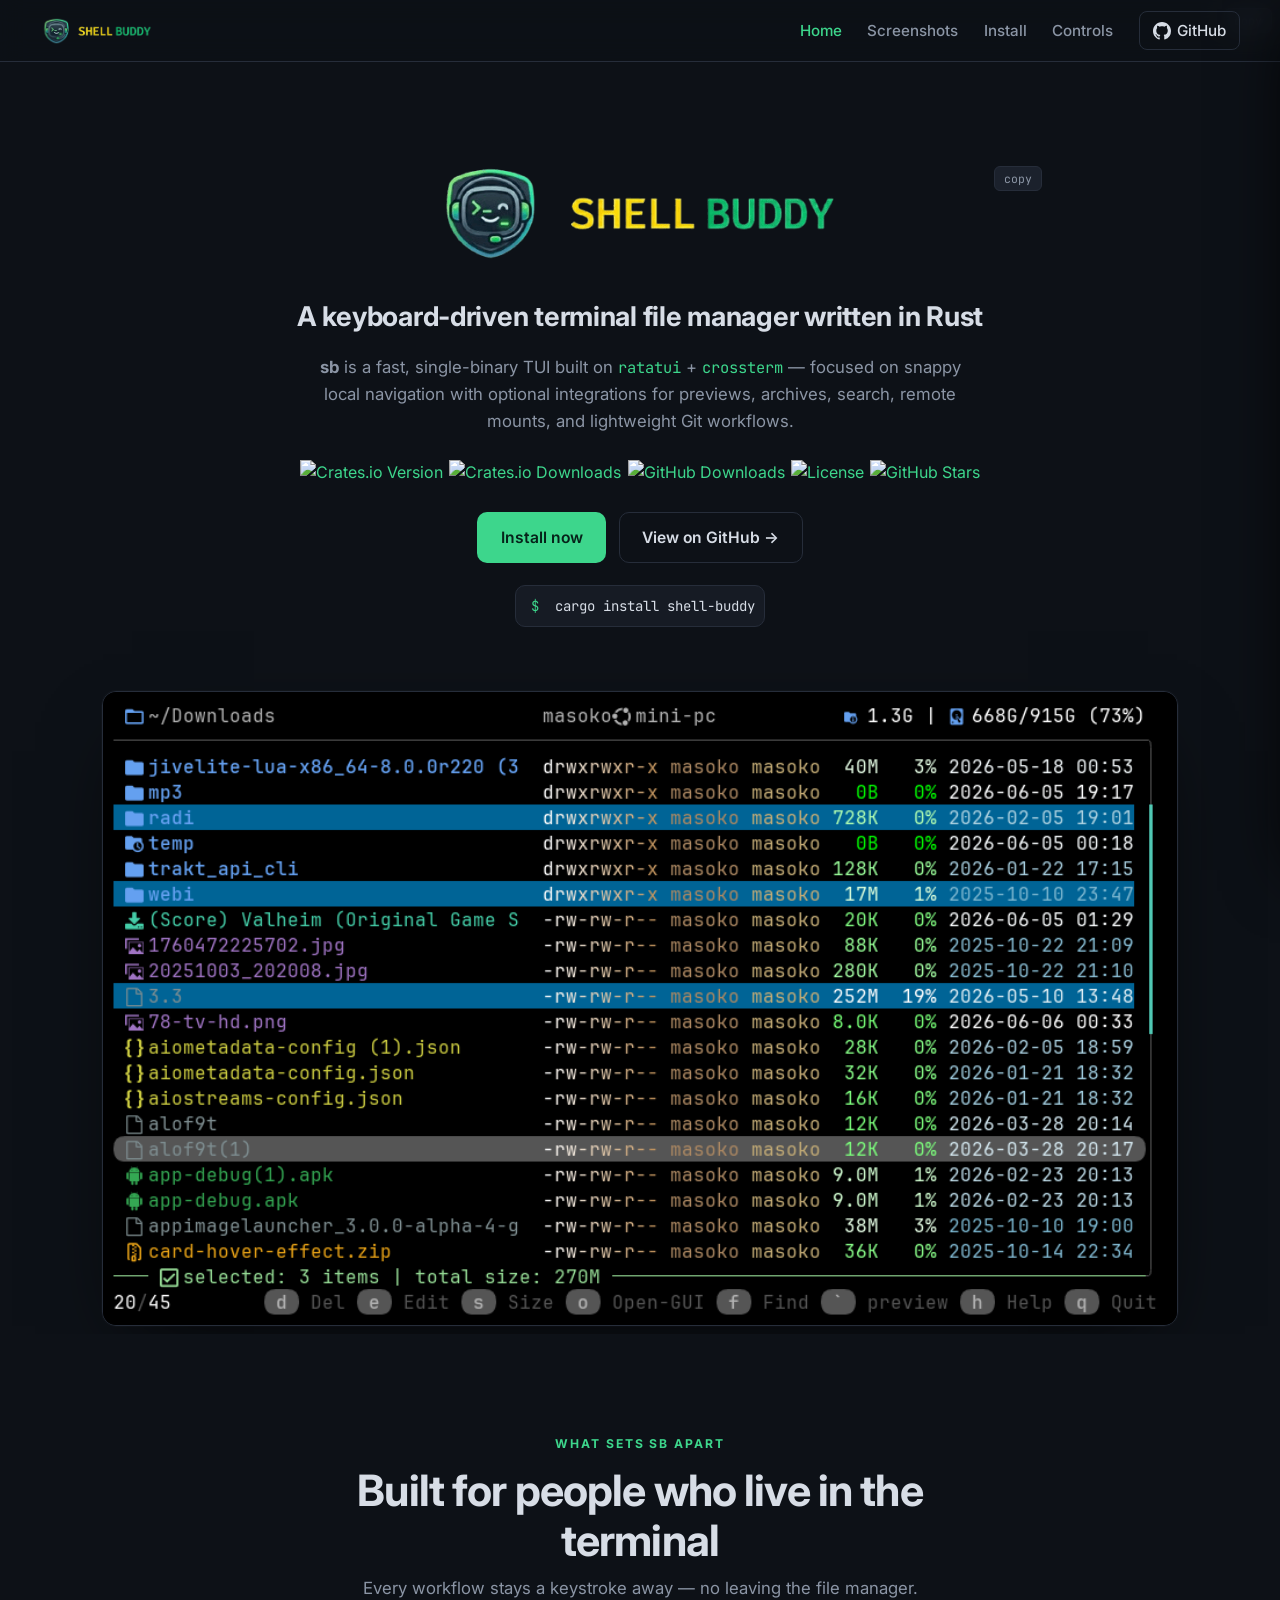
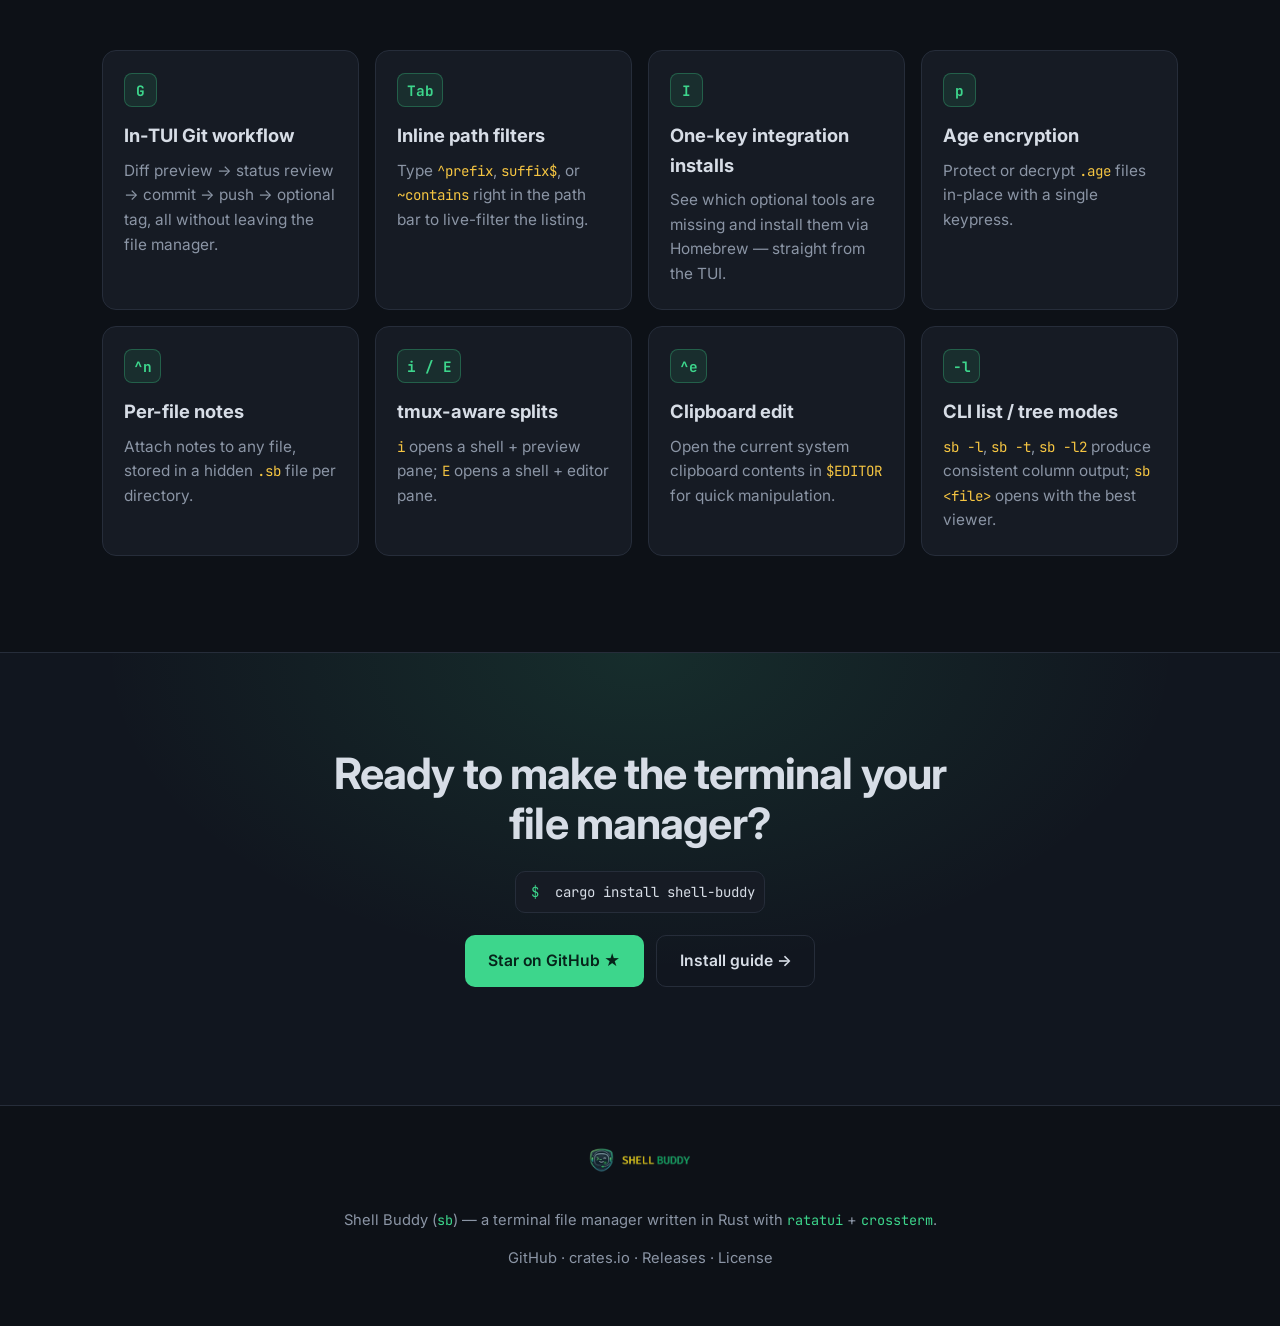
==== commit 0441afff: "Update the docs site" ====
--- a/docs/index.html
+++ b/docs/index.html
@@ -18,20 +18,31 @@
 <body>
   <!-- NAV -->
   <header class="nav">
-    <a class="nav__brand" href="#top">
+    <a class="nav__brand" href="index.html">
       <img src="images/logo.png" alt="Shell Buddy" />
     </a>
     <nav class="nav__links">
-      <a href="#features">Features</a>
-      <a href="#gallery">Screenshots</a>
-      <a href="#install">Install</a>
-      <a href="#controls">Controls</a>
+      <a href="index.html" class="active" aria-current="page">Home</a>
+      <a href="screenshots.html">Screenshots</a>
+      <a href="install.html">Install</a>
+      <a href="controls.html">Controls</a>
       <a class="nav__gh" href="https://github.com/hjelev/sb" target="_blank" rel="noopener">
         <svg viewBox="0 0 16 16" width="18" height="18" aria-hidden="true"><path fill="currentColor" d="M8 0C3.58 0 0 3.58 0 8c0 3.54 2.29 6.53 5.47 7.59.4.07.55-.17.55-.38 0-.19-.01-.82-.01-1.49-2.01.37-2.53-.49-2.69-.94-.09-.23-.48-.94-.82-1.13-.28-.15-.68-.52-.01-.53.63-.01 1.08.58 1.23.82.72 1.21 1.87.87 2.33.66.07-.52.28-.87.51-1.07-1.78-.2-3.64-.89-3.64-3.95 0-.87.31-1.59.82-2.15-.08-.2-.36-1.02.08-2.12 0 0 .67-.21 2.2.82.64-.18 1.32-.27 2-.27.68 0 1.36.09 2 .27 1.53-1.04 2.2-.82 2.2-.82.44 1.1.16 1.92.08 2.12.51.56.82 1.27.82 2.15 0 3.07-1.87 3.75-3.65 3.95.29.25.54.73.54 1.48 0 1.07-.01 1.93-.01 2.2 0 .21.15.46.55.38A8.01 8.01 0 0 0 16 8c0-4.42-3.58-8-8-8Z"/></svg>
         <span>GitHub</span>
       </a>
     </nav>
+    <button class="nav__toggle" aria-label="Menu" aria-expanded="false" aria-controls="mobileNav">
+      <span></span><span></span><span></span>
+    </button>
   </header>
+  <div class="nav__backdrop" id="navBackdrop" hidden></div>
+  <nav class="nav__drawer" id="mobileNav" aria-hidden="true">
+    <a href="index.html" class="active" aria-current="page">Home</a>
+    <a href="screenshots.html">Screenshots</a>
+    <a href="install.html">Install</a>
+    <a href="controls.html">Controls</a>
+    <a href="https://github.com/hjelev/sb" target="_blank" rel="noopener">GitHub ↗</a>
+  </nav>
 
   <!-- HERO -->
   <section class="hero" id="top">
@@ -53,7 +64,7 @@
       </div>
 
       <div class="hero__cta">
-        <a class="btn btn--primary" href="#install">Install now</a>
+        <a class="btn btn--primary" href="install.html">Install now</a>
         <a class="btn btn--ghost" href="https://github.com/hjelev/sb" target="_blank" rel="noopener">View on GitHub →</a>
       </div>
 
@@ -120,248 +131,6 @@
     </div>
   </section>
 
-  <!-- GALLERY -->
-  <section class="section section--alt" id="gallery">
-    <div class="section__head">
-      <span class="eyebrow">Screenshots</span>
-      <h2>See it in action</h2>
-      <p>Dual panels, rich previews, fuzzy search, remote mounts, themes — and more.</p>
-    </div>
-
-    <div class="gallery">
-      <figure class="shot">
-        <img src="images/screenshot-1.png" alt="Shell Buddy terminal file manager listing" loading="lazy" />
-        <figcaption>Fast, color-coded directory listing with rich metadata</figcaption>
-      </figure>
-      <figure class="shot">
-        <img src="images/screenshot-2.png" alt="Dual-panel preview with syntax highlighting" loading="lazy" />
-        <figcaption>Syntax-highlighted file preview alongside the listing</figcaption>
-      </figure>
-      <figure class="shot">
-        <img src="images/screenshot-5.png" alt="Dual-panel browsing" loading="lazy" />
-        <figcaption>Dual-panel browsing across two directory trees</figcaption>
-      </figure>
-      <figure class="shot">
-        <img src="images/screenshot-4.png" alt="Inline image preview" loading="lazy" />
-        <figcaption>Inline image previews rendered with sixel</figcaption>
-      </figure>
-      <figure class="shot">
-        <img src="images/screenshot-6.png" alt="Search overlay" loading="lazy" />
-        <figcaption>Fast indexed search — filename &amp; content scopes</figcaption>
-      </figure>
-      <figure class="shot">
-        <img src="images/screenshot-8.png" alt="Remote mounts panel" loading="lazy" />
-        <figcaption>SSH / rclone remote picker with live mount status</figcaption>
-      </figure>
-      <figure class="shot">
-        <img src="images/screenshot-9.png" alt="Integrations panel" loading="lazy" />
-        <figcaption>Integration manager — toggle and install optional tools</figcaption>
-      </figure>
-      <figure class="shot">
-        <img src="images/screenshot-7.png" alt="Bookmarks panel" loading="lazy" />
-        <figcaption>Numbered bookmarks for instant directory jumps</figcaption>
-      </figure>
-      <figure class="shot">
-        <img src="images/screenshot-10.png" alt="Themes panel" loading="lazy" />
-        <figcaption>Built-in themes: Original, Nord, Solarized, Gruvbox</figcaption>
-      </figure>
-    </div>
-  </section>
-
-  <!-- INSTALL -->
-  <section class="section" id="install">
-    <div class="section__head">
-      <span class="eyebrow">Installation</span>
-      <h2>Get Shell Buddy</h2>
-      <p>Pick whichever route fits your setup.</p>
-    </div>
-
-    <div class="install-grid">
-      <div class="install-card">
-        <h3><span class="tag">crates.io</span></h3>
-        <div class="code-block">
-          <code><span class="prompt">$</span> cargo install shell-buddy</code>
-          <button class="copy-btn" data-copy="cargo install shell-buddy">copy</button>
-        </div>
-      </div>
-
-      <div class="install-card">
-        <h3><span class="tag">Homebrew</span></h3>
-        <div class="code-block">
-          <code><span class="prompt">$</span> brew install hjelev/tap/shell-buddy</code>
-          <button class="copy-btn" data-copy="brew install hjelev/tap/shell-buddy">copy</button>
-        </div>
-      </div>
-
-      <div class="install-card">
-        <h3><span class="tag">From source</span></h3>
-        <div class="code-block">
-          <code><span class="prompt">$</span> git clone https://github.com/hjelev/sb.git
-<span class="prompt">$</span> cd sb
-<span class="prompt">$</span> cargo install --path .</code>
-          <button class="copy-btn" data-copy="git clone https://github.com/hjelev/sb.git
-cd sb
-cargo install --path .">copy</button>
-        </div>
-      </div>
-
-      <div class="install-card">
-        <h3><span class="tag">Releases</span></h3>
-        <p class="install-note">Prebuilt binaries and an auto-installer script are available in
-          <a href="https://github.com/hjelev/sb/releases" target="_blank" rel="noopener">GitHub Releases</a> —
-          the fastest setup without building from source.</p>
-      </div>
-    </div>
-
-    <div class="shell-integration">
-      <h3>Shell integration <span class="muted">— change directory on exit</span></h3>
-      <p>Add this function to your <code>~/.bashrc</code> or <code>~/.zshrc</code> so your shell follows wherever you navigate:</p>
-      <div class="code-block code-block--wide">
-        <pre><code>sb() {
-    "$HOME/.cargo/bin/sb" "$@"
-    if [ -f /tmp/sb_path ]
-    then
-        cd "$(cat /tmp/sb_path)"
-        rm -i -f /tmp/sb_path
-    fi
-}</code></pre>
-        <button class="copy-btn" data-copy='sb() {
-    "$HOME/.cargo/bin/sb" "$@"
-    if [ -f /tmp/sb_path ]
-    then
-        cd "$(cat /tmp/sb_path)"
-        rm -i -f /tmp/sb_path
-    fi
-}'>copy</button>
-      </div>
-    </div>
-  </section>
-
-  <!-- CLI MODES -->
-  <section class="section section--alt" id="cli">
-    <div class="section__head">
-      <span class="eyebrow">CLI list mode</span>
-      <h2>Great outside the TUI, too</h2>
-      <p>Drop the TUI entirely and pipe clean, aligned output.</p>
-    </div>
-    <div class="cli-wrap">
-      <div class="code-block code-block--wide">
-        <pre><code><span class="comment"># Current directory listing</span>
-<span class="prompt">$</span> sb -l
-
-<span class="comment"># Include hidden entries</span>
-<span class="prompt">$</span> sb -la
-
-<span class="comment"># Recursive size + percent-share columns</span>
-<span class="prompt">$</span> sb -l --total-size
-
-<span class="comment"># Full tree, or tree limited to depth 2</span>
-<span class="prompt">$</span> sb -t
-<span class="prompt">$</span> sb -l2
-
-<span class="comment"># Open a file with the best available viewer</span>
-<span class="prompt">$</span> sb README.md</code></pre>
-      </div>
-      <figure class="shot shot--bare">
-        <img src="images/screenshot-11.png" alt="Shell Buddy CLI list mode" loading="lazy" />
-        <figcaption>Aligned, TUI-consistent column output</figcaption>
-      </figure>
-    </div>
-  </section>
-
-  <!-- CONTROLS -->
-  <section class="section" id="controls">
-    <div class="section__head">
-      <span class="eyebrow">Controls</span>
-      <h2>Keyboard-first, all the way down</h2>
-      <p>A taste of the keymap — press <kbd>h</kbd> in-app for the full help overlay.</p>
-    </div>
-
-    <div class="keymap">
-      <div class="keymap__col">
-        <h4>Navigation</h4>
-        <ul>
-          <li><kbd>Enter</kbd> / <kbd>→</kbd><span>open entry / preview file</span></li>
-          <li><kbd>←</kbd> / <kbd>Bksp</kbd><span>parent / leave mount</span></li>
-          <li><kbd>Space</kbd><span>mark / unmark entry</span></li>
-          <li><kbd>*</kbd><span>toggle all marks</span></li>
-          <li><kbd>`</kbd><span>toggle view modes</span></li>
-          <li><kbd>~</kbd><span>jump to home</span></li>
-          <li><kbd>.</kbd><span>toggle hidden files</span></li>
-          <li><kbd>0</kbd>–<kbd>9</kbd><span>jump to bookmark</span></li>
-        </ul>
-      </div>
-      <div class="keymap__col">
-        <h4>File ops</h4>
-        <ul>
-          <li><kbd>c</kbd><span>copy to clipboard</span></li>
-          <li><kbd>v</kbd><span>paste</span></li>
-          <li><kbd>m</kbd><span>move (cut + paste)</span></li>
-          <li><kbd>d</kbd><span>delete (confirm)</span></li>
-          <li><kbd>r</kbd> / <kbd>F2</kbd><span>rename / bulk rename</span></li>
-          <li><kbd>n</kbd><span>new file or folder</span></li>
-          <li><kbd>x</kbd><span>toggle executable bit</span></li>
-          <li><kbd>p</kbd><span>age protect / unprotect</span></li>
-        </ul>
-      </div>
-      <div class="keymap__col">
-        <h4>Power tools</h4>
-        <ul>
-          <li><kbd>G</kbd><span>Git commit workflow</span></li>
-          <li><kbd>f</kbd><span>search overlay</span></li>
-          <li><kbd>g</kbd><span>content search (rg)</span></li>
-          <li><kbd>Z</kbd><span>archive create / extract</span></li>
-          <li><kbd>S</kbd><span>SSH / rclone remotes</span></li>
-          <li><kbd>I</kbd><span>integrations panel</span></li>
-          <li><kbd>;</kbd><span>run a shell command</span></li>
-          <li><kbd>^z</kbd><span>drop to shell here</span></li>
-        </ul>
-      </div>
-    </div>
-  </section>
-
-  <!-- INTEGRATIONS -->
-  <section class="section section--alt" id="integrations">
-    <div class="section__head">
-      <span class="eyebrow">Integrations</span>
-      <h2>Optional tools, auto-detected</h2>
-      <p>Only two requirements — <code>less</code> and <code>$EDITOR</code>. Everything else is optional and degrades gracefully.</p>
-    </div>
-    <div class="chips">
-      <span class="chip chip--req">less</span>
-      <span class="chip chip--req">$EDITOR</span>
-      <span class="chip">git</span>
-      <span class="chip">bat</span>
-      <span class="chip">glow</span>
-      <span class="chip">mmdflux</span>
-      <span class="chip">jnv</span>
-      <span class="chip">csvlens</span>
-      <span class="chip">hexyl</span>
-      <span class="chip">chafa</span>
-      <span class="chip">viu</span>
-      <span class="chip">sox</span>
-      <span class="chip">pdftotext</span>
-      <span class="chip">asciinema</span>
-      <span class="chip">links</span>
-      <span class="chip">delta</span>
-      <span class="chip">hexedit</span>
-      <span class="chip">vidir</span>
-      <span class="chip">tmux</span>
-      <span class="chip">zip / unzip</span>
-      <span class="chip">tar</span>
-      <span class="chip">7z</span>
-      <span class="chip">rar / unrar</span>
-      <span class="chip">fuse-zip</span>
-      <span class="chip">archivemount</span>
-      <span class="chip">age</span>
-      <span class="chip">sshfs</span>
-      <span class="chip">rclone</span>
-      <span class="chip">rg</span>
-      <span class="chip">fzf</span>
-      <span class="chip">xclip / wl-copy</span>
-    </div>
-  </section>
-
   <!-- CTA -->
   <section class="cta">
     <div class="cta__inner">
@@ -372,7 +141,7 @@
       </div>
       <div class="hero__cta">
         <a class="btn btn--primary" href="https://github.com/hjelev/sb" target="_blank" rel="noopener">Star on GitHub ★</a>
-        <a class="btn btn--ghost" href="https://github.com/hjelev/sb/releases" target="_blank" rel="noopener">Download a release</a>
+        <a class="btn btn--ghost" href="install.html">Install guide →</a>
       </div>
     </div>
   </section>
--- a/docs/style.css
+++ b/docs/style.css
@@ -59,8 +59,53 @@
   color: var(--text) !important;
 }
 .nav__gh:hover { border-color: var(--green); }
-@media (max-width: 620px) {
-  .nav__links a:not(.nav__gh) { display: none; }
+.nav__links a.active { color: var(--green); }
+
+/* hamburger button — hidden on desktop */
+.nav__toggle {
+  display: none;
+  flex-direction: column; justify-content: center; gap: 5px;
+  width: 42px; height: 38px; padding: 0 9px;
+  background: none; border: 1px solid var(--border); border-radius: 8px;
+  cursor: pointer; z-index: 60;
+}
+.nav__toggle span {
+  display: block; height: 2px; width: 100%; border-radius: 2px;
+  background: var(--text); transition: transform .25s ease, opacity .2s ease;
+}
+body.nav-open .nav__toggle span:nth-child(1) { transform: translateY(7px) rotate(45deg); }
+body.nav-open .nav__toggle span:nth-child(2) { opacity: 0; }
+body.nav-open .nav__toggle span:nth-child(3) { transform: translateY(-7px) rotate(-45deg); }
+
+/* slide-in drawer + backdrop */
+.nav__drawer {
+  position: fixed; top: 0; right: 0; z-index: 90;
+  display: flex; flex-direction: column; gap: .3rem;
+  width: min(260px, 78vw); height: 100%;
+  padding: 5rem 1.2rem 1.2rem;
+  background: var(--panel); border-left: 1px solid var(--border);
+  box-shadow: -20px 0 60px -30px rgba(0,0,0,.9);
+  transform: translateX(100%); transition: transform .28s ease;
+}
+body.nav-open .nav__drawer { transform: translateX(0); }
+.nav__drawer a {
+  color: var(--text); font-weight: 500; font-size: 1.05rem;
+  padding: .7rem .6rem; border-radius: 8px;
+}
+.nav__drawer a:hover { background: var(--panel-2); color: var(--green); }
+.nav__drawer a.active { color: var(--green); background: rgba(61,214,140,.08); }
+
+.nav__backdrop {
+  position: fixed; inset: 0; z-index: 80;
+  background: rgba(5,7,10,.6);
+  opacity: 0; pointer-events: none; transition: opacity .28s ease;
+}
+body.nav-open .nav__backdrop { opacity: 1; pointer-events: auto; }
+body.nav-open { overflow: hidden; }
+
+@media (max-width: 760px) {
+  .nav__links { display: none; }
+  .nav__toggle { display: flex; }
 }
 
 /* ---------- HERO ---------- */
@@ -307,4 +352,5 @@
 @media (prefers-reduced-motion: reduce) {
   .reveal { opacity: 1; transform: none; transition: none; }
   html { scroll-behavior: auto; }
-}
+  .nav__drawer, .nav__backdrop, .nav__toggle span { transition: none; }
+}
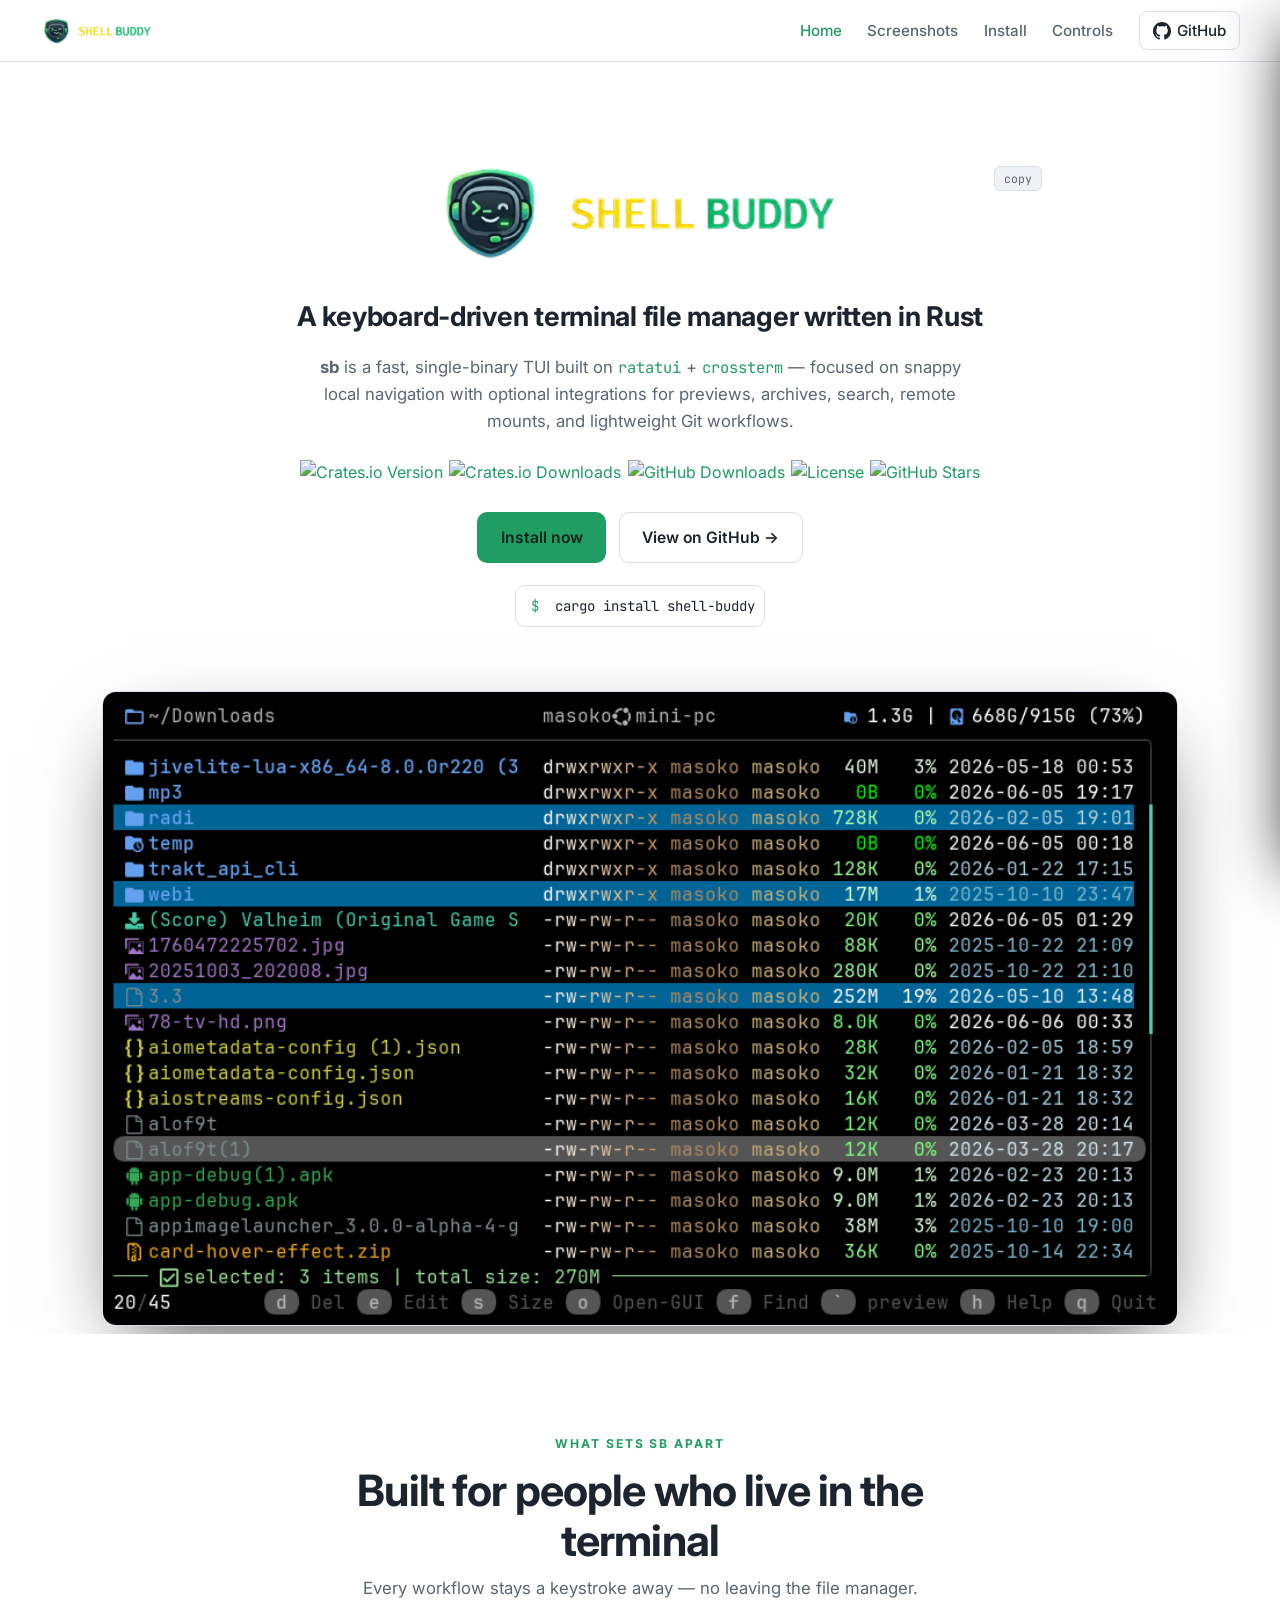
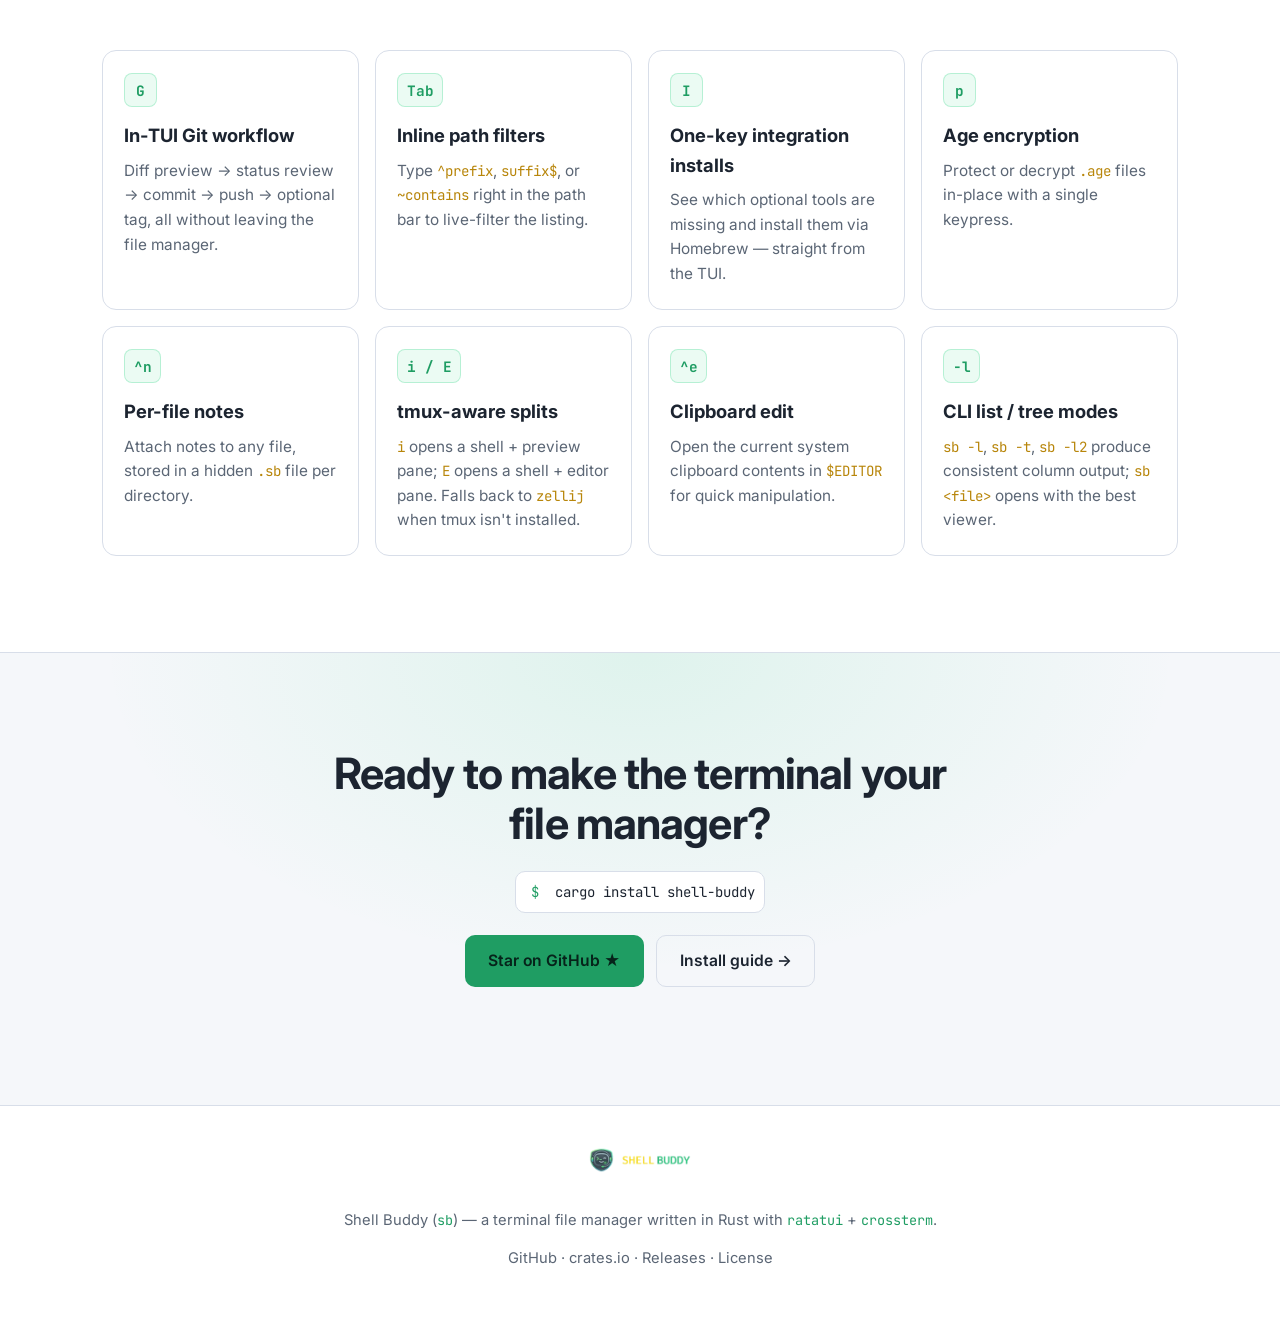
==== commit 36338726: "Add zellij support" ====
--- a/docs/index.html
+++ b/docs/index.html
@@ -116,7 +116,7 @@
       <article class="card">
         <div class="card__key">i / E</div>
         <h3>tmux-aware splits</h3>
-        <p><code>i</code> opens a shell + preview pane; <code>E</code> opens a shell + editor pane.</p>
+        <p><code>i</code> opens a shell + preview pane; <code>E</code> opens a shell + editor pane. Falls back to <code>zellij</code> when tmux isn't installed.</p>
       </article>
       <article class="card">
         <div class="card__key">^e</div>
--- a/docs/style.css
+++ b/docs/style.css
@@ -12,10 +12,33 @@
   --yellow-2:  #e0ac1f;
   --blue:      #5aa9ff;
   --red:       #ff6b6b;
+  --nav-bg:    rgba(13,17,23,.78);
+  --code-bg:   #0a0e14;
   --mono: "JetBrains Mono", ui-monospace, SFMono-Regular, Menlo, monospace;
   --sans: "Inter", system-ui, -apple-system, Segoe UI, Roboto, sans-serif;
   --radius: 14px;
   --maxw: 1140px;
+}
+
+/* Light theme — auto-follows the browser/OS appearance setting */
+@media (prefers-color-scheme: light) {
+  :root {
+    --bg:       #ffffff;
+    --bg-alt:   #f5f7fa;
+    --panel:    #ffffff;
+    --panel-2:  #eef1f6;
+    --border:   #d8dee9;
+    --text:     #1c2430;
+    --muted:    #5b6675;
+    --green:    #1f9d63;
+    --green-2:  #18794d;
+    --yellow:   #b8860b;
+    --yellow-2: #946c08;
+    --blue:     #2563eb;
+    --red:      #d93636;
+    --nav-bg:   rgba(255,255,255,.82);
+    --code-bg:  #f0f3f8;
+  }
 }
 
 * { box-sizing: border-box; }
@@ -45,7 +68,7 @@
   position: sticky; top: 0; z-index: 50;
   display: flex; align-items: center; justify-content: space-between;
   padding: .7rem clamp(1rem, 4vw, 2.5rem);
-  background: rgba(13,17,23,.78);
+  background: var(--nav-bg);
   backdrop-filter: blur(12px);
   border-bottom: 1px solid var(--border);
 }
@@ -235,7 +258,7 @@
 
 .code-block {
   position: relative;
-  background: #0a0e14; border: 1px solid var(--border);
+  background: var(--code-bg); border: 1px solid var(--border);
   border-radius: 10px; padding: .9rem 1rem; margin-top: .8rem;
   font-family: var(--mono); font-size: .9rem; overflow-x: auto;
 }
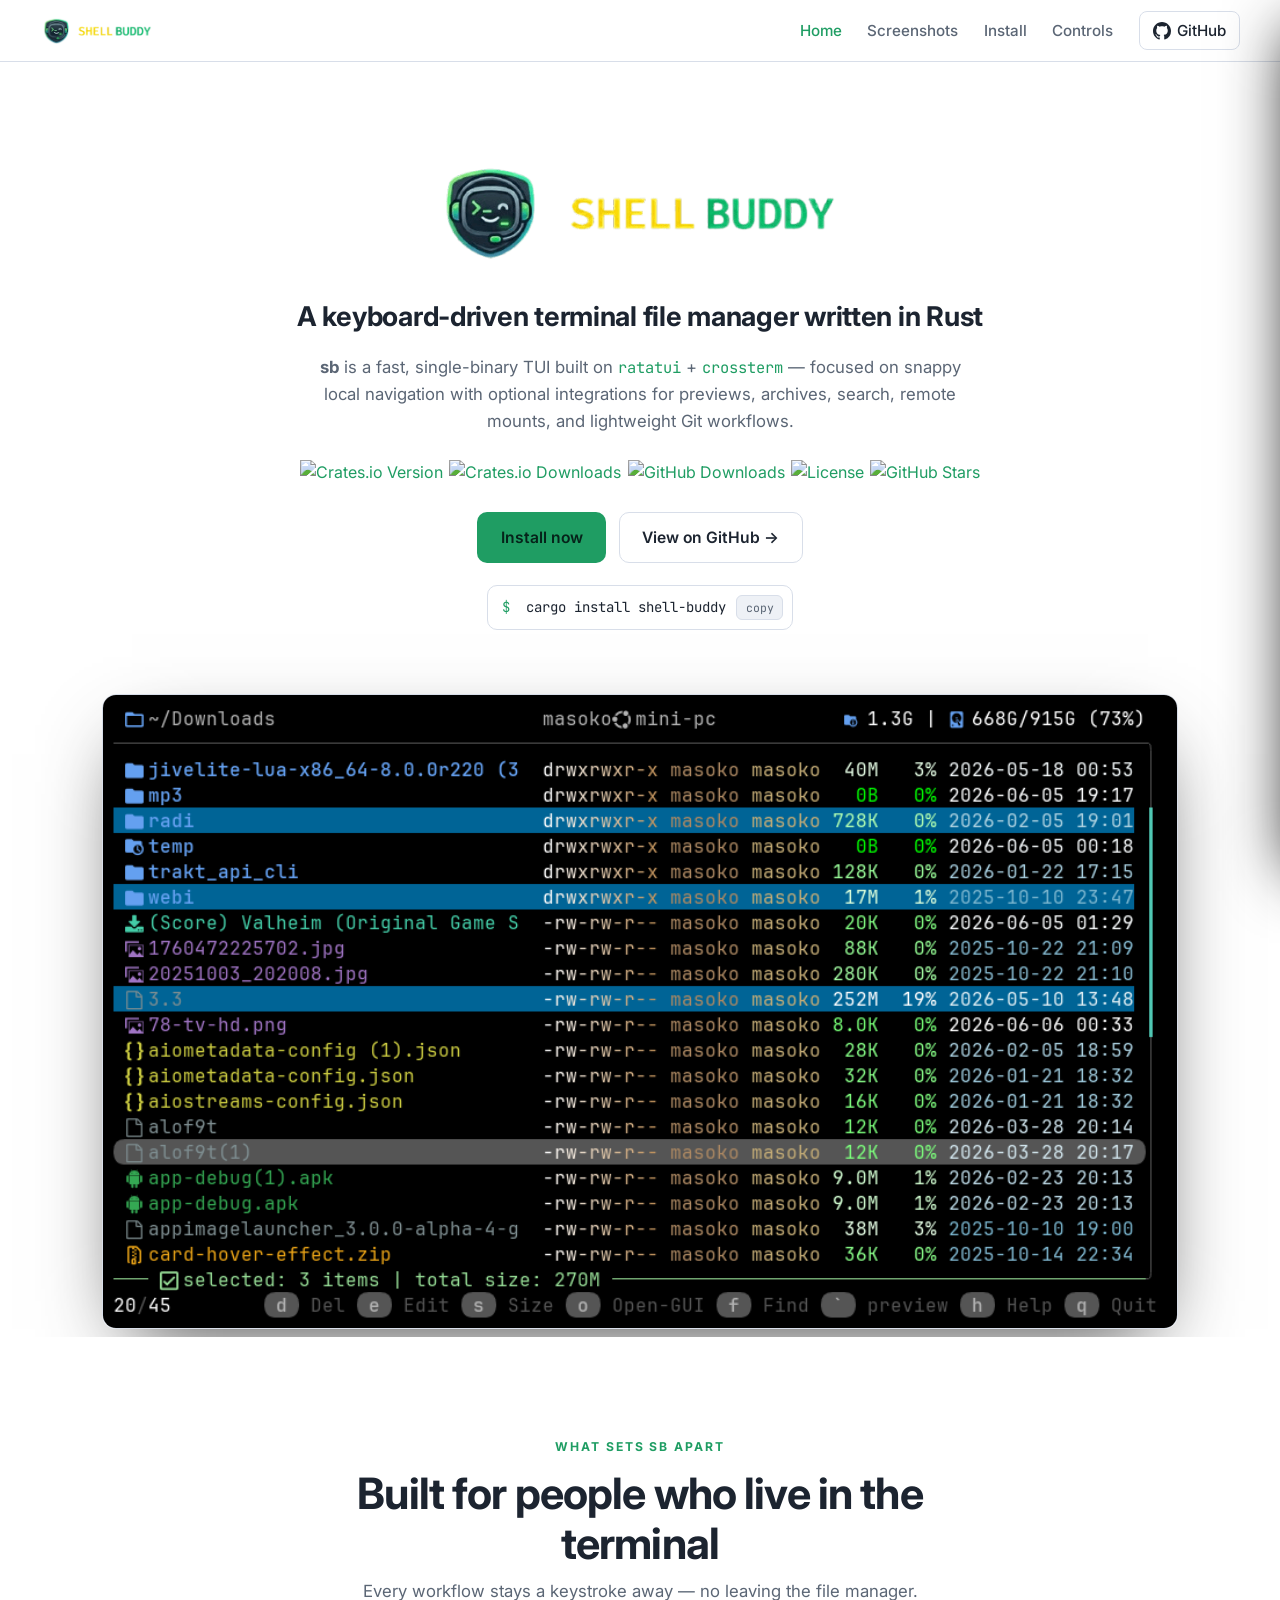
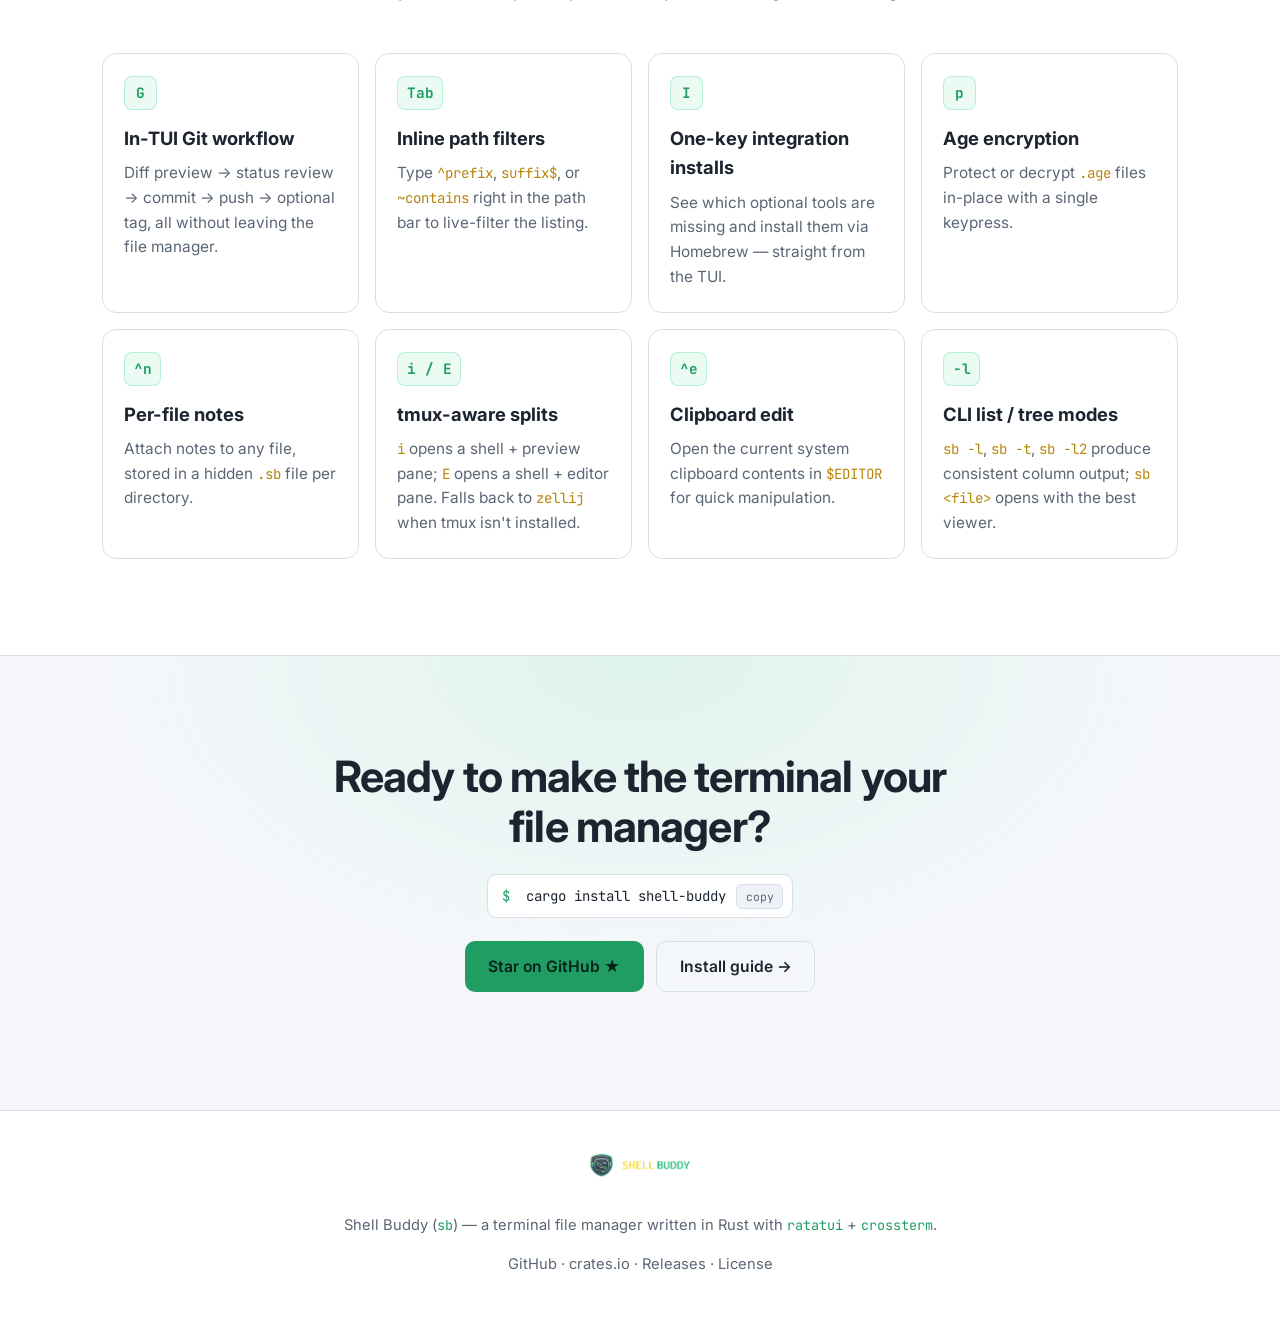
==== commit 4799e511: "fix bugs in the docs" ====
--- a/docs/index.html
+++ b/docs/index.html
@@ -9,7 +9,7 @@
   <meta property="og:description" content="A fast, keyboard-driven terminal file manager written in Rust." />
   <meta property="og:image" content="images/screenshot-2.png" />
   <meta property="og:type" content="website" />
-  <link rel="icon" type="image/png" href="images/logo.png" />
+  <link rel="icon" type="image/png" href="images/favicon.png" />
   <link rel="preconnect" href="https://fonts.googleapis.com" />
   <link rel="preconnect" href="https://fonts.gstatic.com" crossorigin />
   <link href="https://fonts.googleapis.com/css2?family=JetBrains+Mono:wght@400;500;700&family=Inter:wght@400;500;600;700;800&display=swap" rel="stylesheet" />
--- a/docs/style.css
+++ b/docs/style.css
@@ -178,6 +178,7 @@
   font-family: var(--mono); font-size: .95rem;
 }
 .hero__install-hint code { color: var(--text); }
+.hero__install-hint .copy-btn { position: static; }
 .prompt { color: var(--green); margin-right: .5rem; user-select: none; }
 
 .hero__shot {
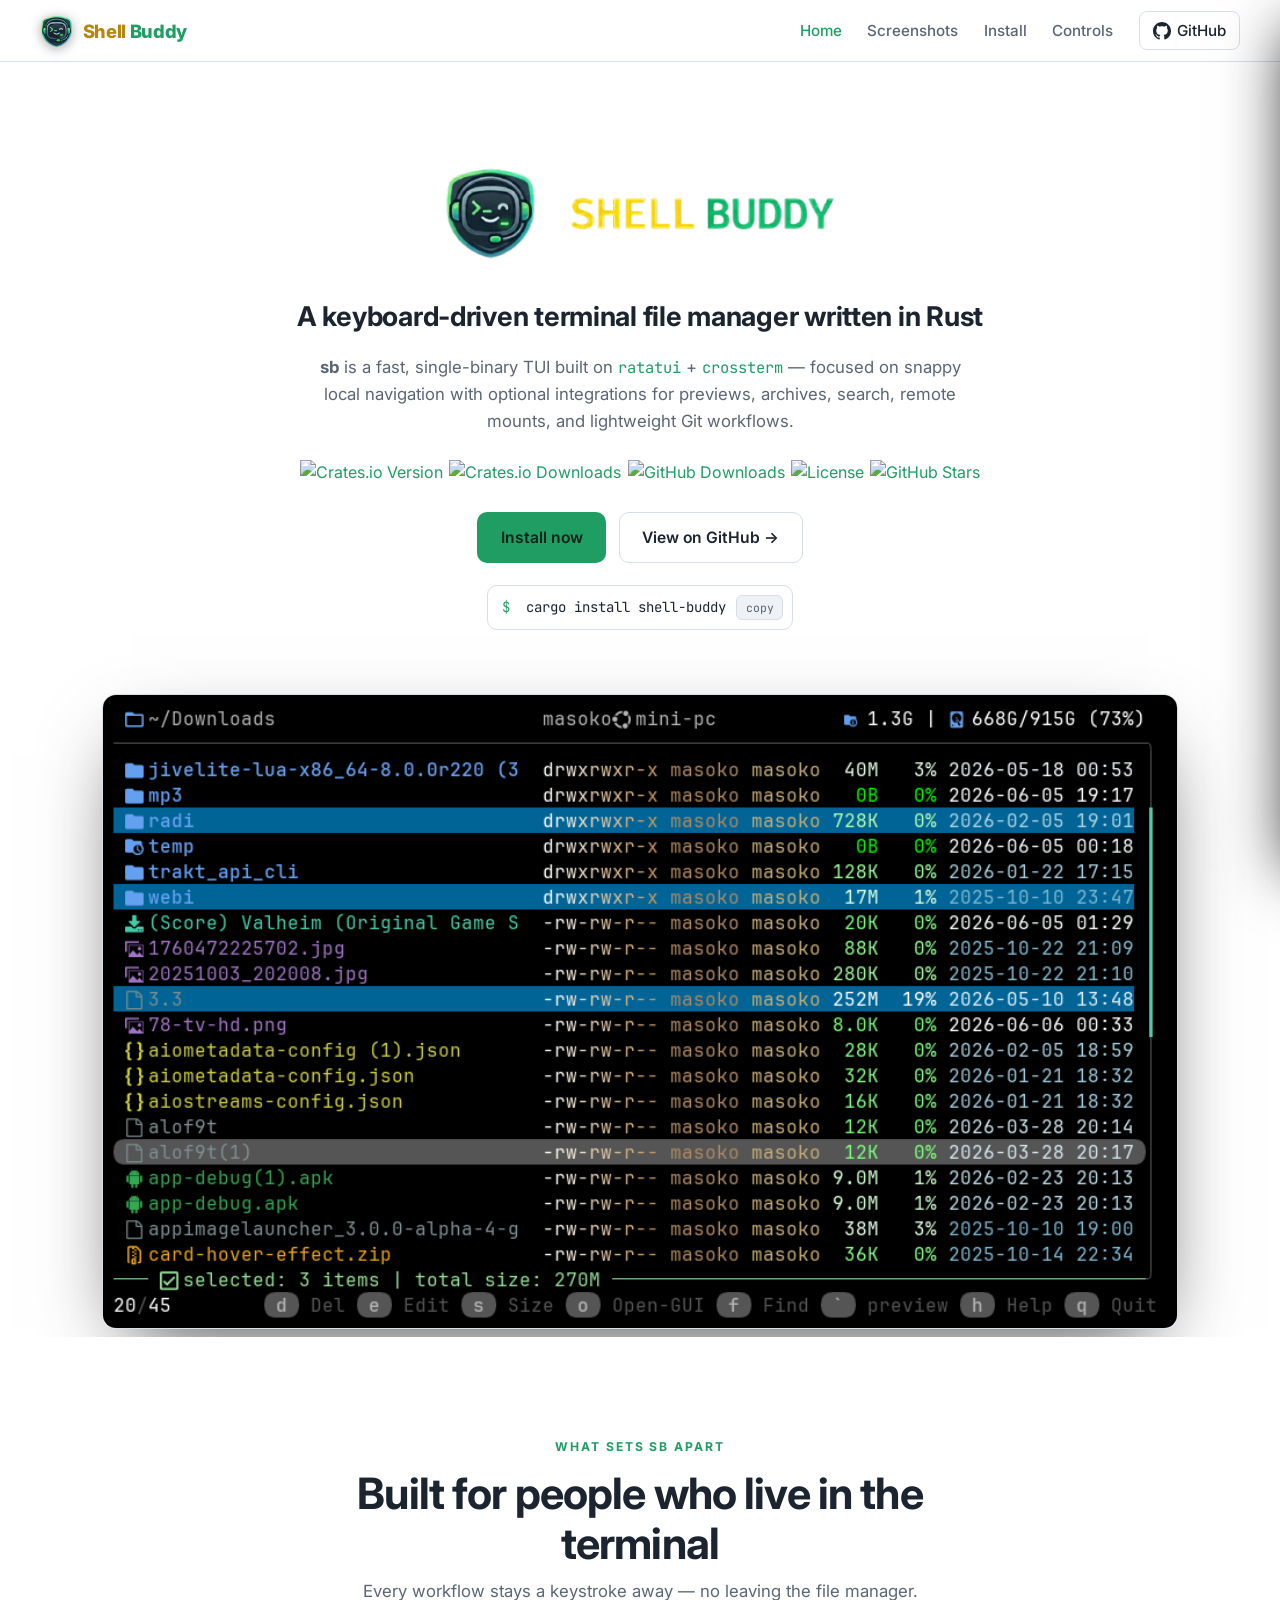
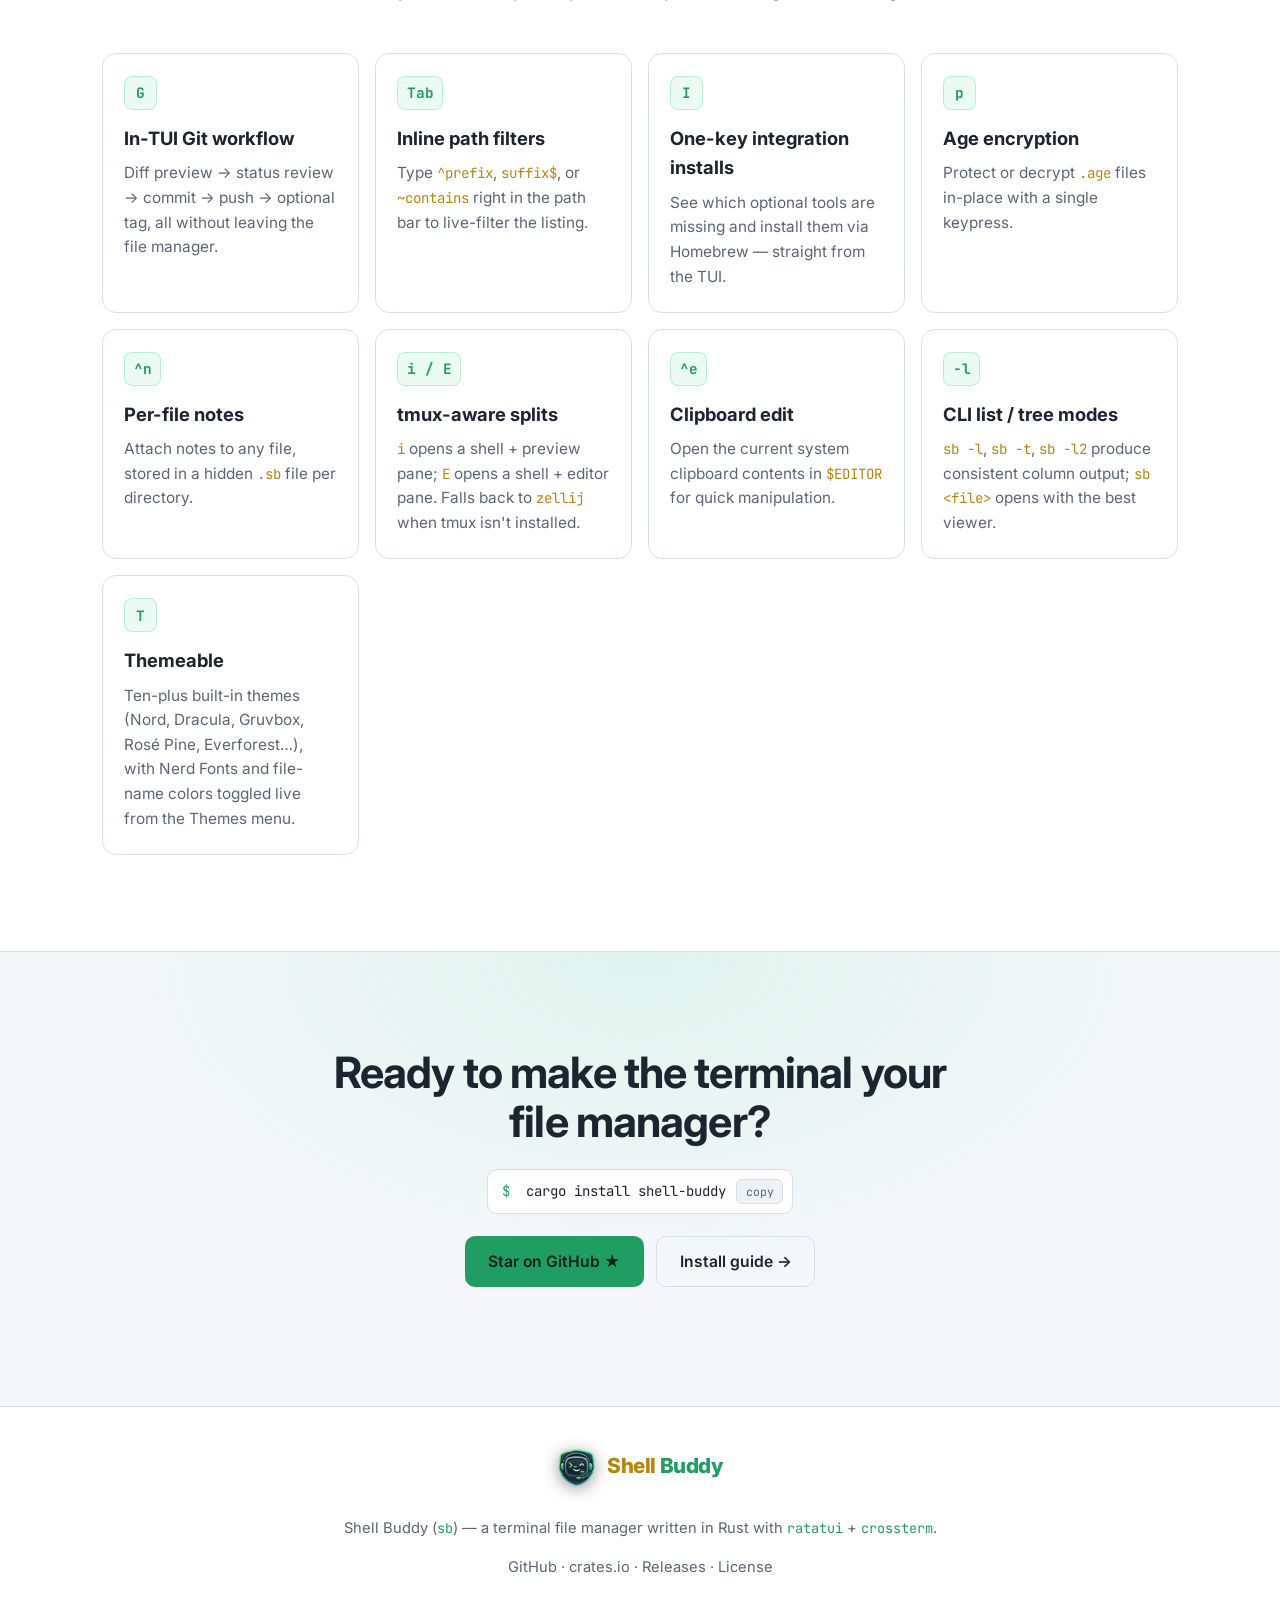
==== commit 97d2e49b: "update change log and docs" ====
--- a/docs/index.html
+++ b/docs/index.html
@@ -18,8 +18,9 @@
 <body>
   <!-- NAV -->
   <header class="nav">
-    <a class="nav__brand" href="index.html">
-      <img src="images/logo.png" alt="Shell Buddy" />
+    <a class="nav__brand" href="index.html" aria-label="Shell Buddy — home">
+      <img src="images/favicon.png" alt="" />
+      <span class="nav__brand-name"><span class="brand-shell">Shell</span> <span class="brand-buddy">Buddy</span></span>
     </a>
     <nav class="nav__links">
       <a href="index.html" class="active" aria-current="page">Home</a>
@@ -128,6 +129,11 @@
         <h3>CLI list / tree modes</h3>
         <p><code>sb -l</code>, <code>sb -t</code>, <code>sb -l2</code> produce consistent column output; <code>sb &lt;file&gt;</code> opens with the best viewer.</p>
       </article>
+      <article class="card">
+        <div class="card__key">T</div>
+        <h3>Themeable</h3>
+        <p>Ten-plus built-in themes (Nord, Dracula, Gruvbox, Rosé Pine, Everforest…), with Nerd Fonts and file-name colors toggled live from the Themes menu.</p>
+      </article>
     </div>
   </section>
 
@@ -147,7 +153,10 @@
   </section>
 
   <footer class="footer">
-    <img src="images/logo.png" alt="Shell Buddy" />
+    <a class="footer__brand" href="index.html">
+      <img src="images/favicon.png" alt="" />
+      <span class="footer__brand-name"><span class="brand-shell">Shell</span> <span class="brand-buddy">Buddy</span></span>
+    </a>
     <p>Shell Buddy (<code>sb</code>) — a terminal file manager written in Rust with <code>ratatui</code> + <code>crossterm</code>.</p>
     <p class="footer__links">
       <a href="https://github.com/hjelev/sb" target="_blank" rel="noopener">GitHub</a> ·
--- a/docs/style.css
+++ b/docs/style.css
@@ -72,7 +72,21 @@
   backdrop-filter: blur(12px);
   border-bottom: 1px solid var(--border);
 }
-.nav__brand img { height: 30px; display: block; }
+.nav__brand { display: inline-flex; align-items: center; gap: .55rem; }
+.nav__brand img {
+  height: 34px; width: 34px; display: block;
+  border-radius: 9px;
+  filter: drop-shadow(0 2px 6px rgba(0,0,0,.35));
+  transition: transform .18s ease;
+}
+.nav__brand:hover img { transform: translateY(-1px) scale(1.04); }
+.nav__brand-name {
+  font-family: var(--sans); font-weight: 800;
+  font-size: 1.15rem; letter-spacing: -.02em; line-height: 1;
+}
+.brand-shell { color: var(--yellow); }
+.brand-buddy { color: var(--green); }
+@media (max-width: 420px) { .nav__brand-name { display: none; } }
 .nav__links { display: flex; align-items: center; gap: clamp(.7rem, 2vw, 1.6rem); }
 .nav__links a { color: var(--muted); font-weight: 500; font-size: .95rem; }
 .nav__links a:hover { color: var(--text); }
@@ -347,7 +361,20 @@
   text-align: center; padding: 2.5rem 1rem; color: var(--muted);
   border-top: 1px solid var(--border); font-size: .92rem;
 }
-.footer img { height: 28px; margin-bottom: .8rem; opacity: .85; }
+.footer__brand {
+  display: inline-flex; align-items: center; gap: .6rem;
+  margin-bottom: 1rem;
+  transition: transform .18s ease;
+}
+.footer__brand:hover { transform: translateY(-1px); }
+.footer__brand img {
+  height: 40px; width: 40px; border-radius: 11px;
+  filter: drop-shadow(0 3px 8px rgba(0,0,0,.4));
+}
+.footer__brand-name {
+  font-family: var(--sans); font-weight: 800;
+  font-size: 1.3rem; letter-spacing: -.02em; line-height: 1;
+}
 .footer code { color: var(--green); }
 .footer__links { margin-top: .6rem; }
 .footer__links a { color: var(--muted); }
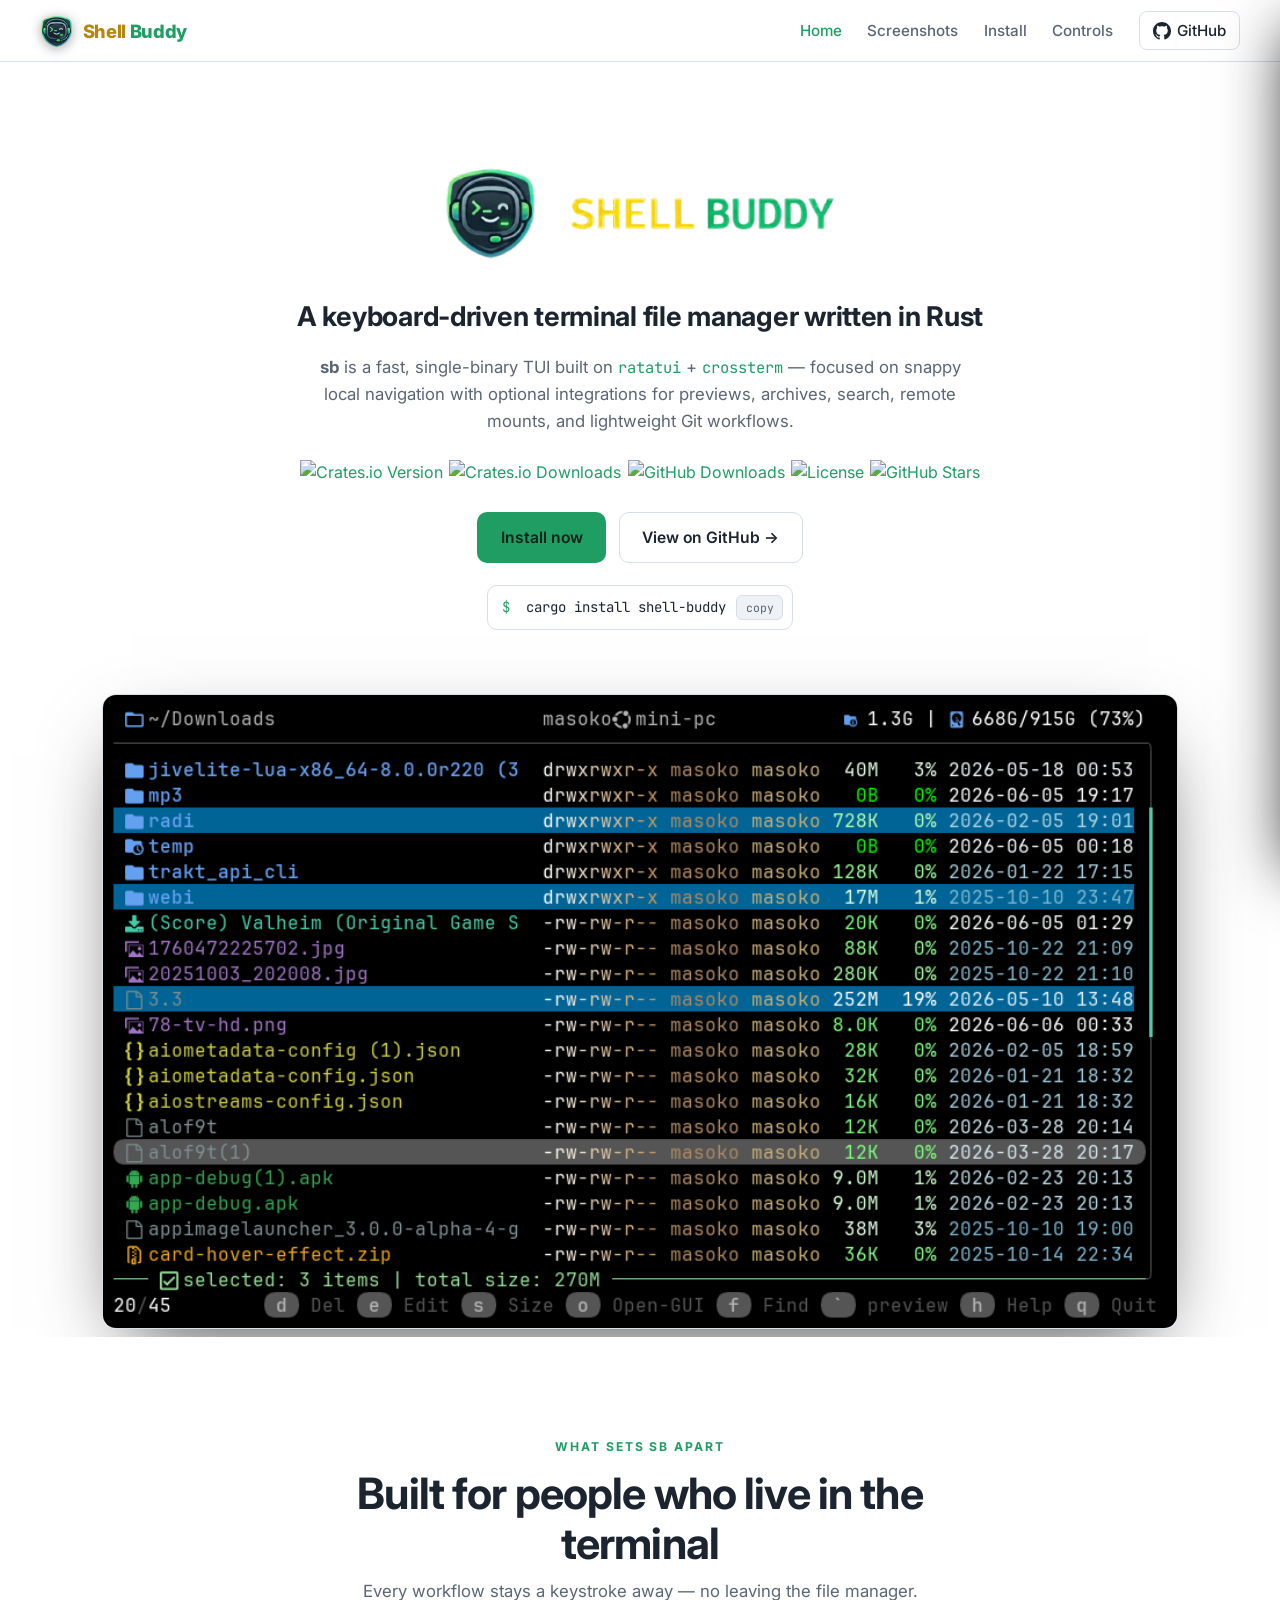
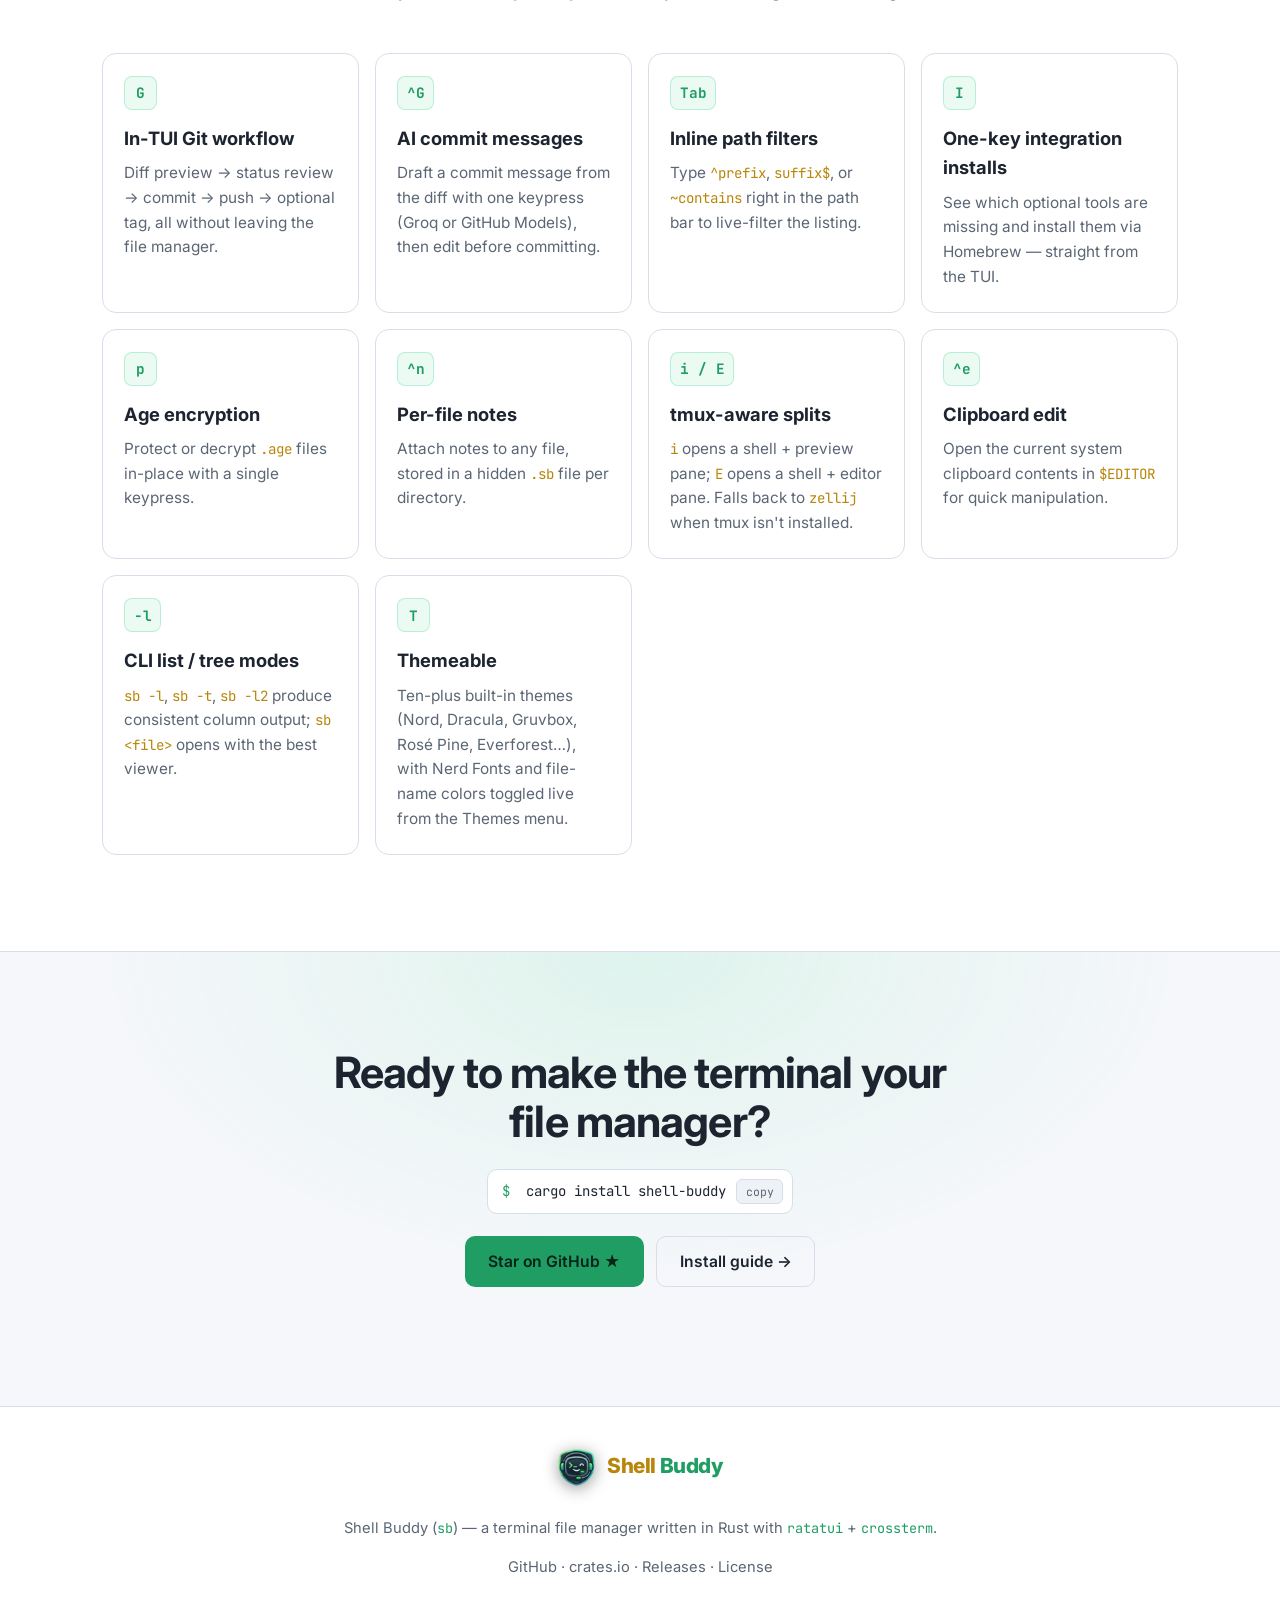
==== commit 9715617b: "Add AI-generated commit messages feature to docs" ====
--- a/docs/index.html
+++ b/docs/index.html
@@ -14,6 +14,7 @@
   <link rel="preconnect" href="https://fonts.gstatic.com" crossorigin />
   <link href="https://fonts.googleapis.com/css2?family=JetBrains+Mono:wght@400;500;700&family=Inter:wght@400;500;600;700;800&display=swap" rel="stylesheet" />
   <link rel="stylesheet" href="style.css" />
+<script defer src="https://m.masoko.net/core-util" data-website-id="f03cc21a-8b0b-4889-b126-84c312a94e0c"></script>
 </head>
 <body>
   <!-- NAV -->
@@ -93,6 +94,11 @@
         <div class="card__key">G</div>
         <h3>In-TUI Git workflow</h3>
         <p>Diff preview → status review → commit → push → optional tag, all without leaving the file manager.</p>
+      </article>
+      <article class="card">
+        <div class="card__key">^G</div>
+        <h3>AI commit messages</h3>
+        <p>Draft a commit message from the diff with one keypress (Groq or GitHub Models), then edit before committing.</p>
       </article>
       <article class="card">
         <div class="card__key">Tab</div>
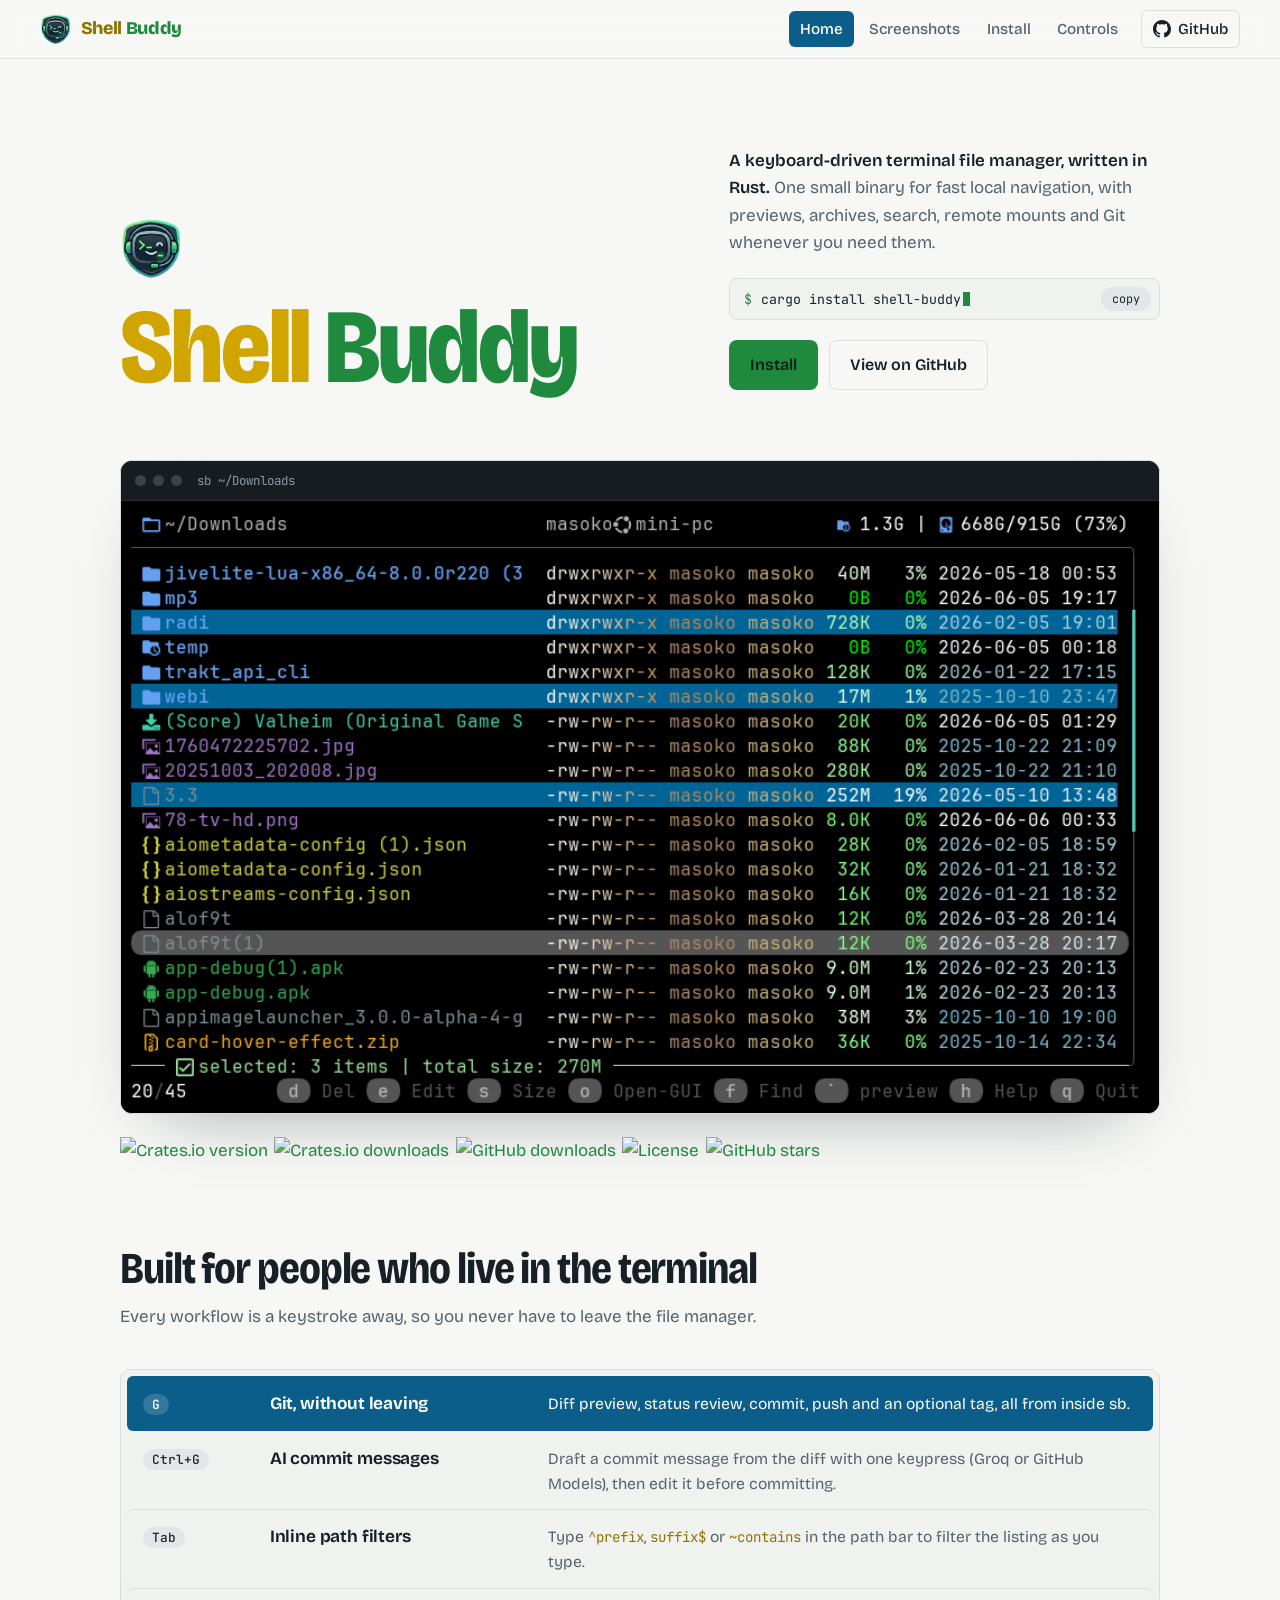
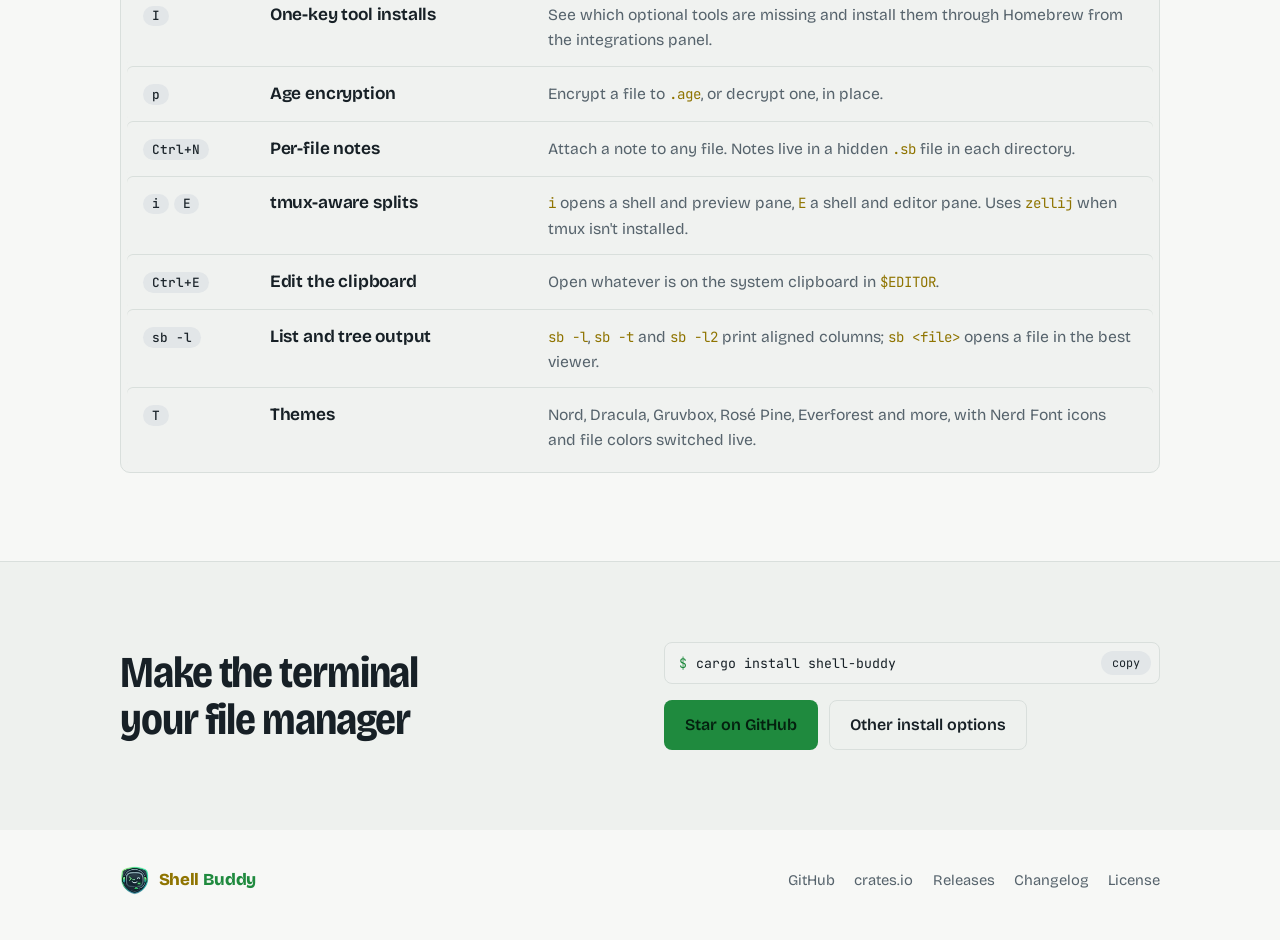
==== commit 24af5442: "redesign static site" ====
--- a/docs/index.html
+++ b/docs/index.html
@@ -3,176 +3,173 @@
 <head>
   <meta charset="UTF-8" />
   <meta name="viewport" content="width=device-width, initial-scale=1.0" />
-  <title>Shell Buddy — A keyboard-driven terminal file manager</title>
+  <title>Shell Buddy — a keyboard-driven terminal file manager</title>
   <meta name="description" content="Shell Buddy (sb) is a fast, keyboard-driven terminal file manager written in Rust with ratatui + crossterm. Previews, archives, search, remote mounts, and in-TUI Git." />
   <meta property="og:title" content="Shell Buddy — terminal file manager" />
   <meta property="og:description" content="A fast, keyboard-driven terminal file manager written in Rust." />
   <meta property="og:image" content="images/screenshot-2.png" />
   <meta property="og:type" content="website" />
+  <meta name="theme-color" content="#0e1316" />
   <link rel="icon" type="image/png" href="images/favicon.png" />
   <link rel="preconnect" href="https://fonts.googleapis.com" />
   <link rel="preconnect" href="https://fonts.gstatic.com" crossorigin />
-  <link href="https://fonts.googleapis.com/css2?family=JetBrains+Mono:wght@400;500;700&family=Inter:wght@400;500;600;700;800&display=swap" rel="stylesheet" />
+  <link href="https://fonts.googleapis.com/css2?family=Bricolage+Grotesque:opsz,wdth,wght@12..96,75..100,400..800&family=JetBrains+Mono:wght@400;500;700&display=swap" rel="stylesheet" />
   <link rel="stylesheet" href="style.css" />
-<script defer src="https://m.masoko.net/core-util" data-website-id="f03cc21a-8b0b-4889-b126-84c312a94e0c"></script>
+  <script defer src="https://m.masoko.net/core-util" data-website-id="f03cc21a-8b0b-4889-b126-84c312a94e0c"></script>
 </head>
 <body>
-  <!-- NAV -->
   <header class="nav">
-    <a class="nav__brand" href="index.html" aria-label="Shell Buddy — home">
+    <a class="nav__brand" href="index.html" aria-label="Shell Buddy home">
       <img src="images/favicon.png" alt="" />
       <span class="nav__brand-name"><span class="brand-shell">Shell</span> <span class="brand-buddy">Buddy</span></span>
     </a>
-    <nav class="nav__links">
+    <nav class="nav__links" aria-label="Main">
       <a href="index.html" class="active" aria-current="page">Home</a>
       <a href="screenshots.html">Screenshots</a>
       <a href="install.html">Install</a>
       <a href="controls.html">Controls</a>
-      <a class="nav__gh" href="https://github.com/hjelev/sb" target="_blank" rel="noopener">
-        <svg viewBox="0 0 16 16" width="18" height="18" aria-hidden="true"><path fill="currentColor" d="M8 0C3.58 0 0 3.58 0 8c0 3.54 2.29 6.53 5.47 7.59.4.07.55-.17.55-.38 0-.19-.01-.82-.01-1.49-2.01.37-2.53-.49-2.69-.94-.09-.23-.48-.94-.82-1.13-.28-.15-.68-.52-.01-.53.63-.01 1.08.58 1.23.82.72 1.21 1.87.87 2.33.66.07-.52.28-.87.51-1.07-1.78-.2-3.64-.89-3.64-3.95 0-.87.31-1.59.82-2.15-.08-.2-.36-1.02.08-2.12 0 0 .67-.21 2.2.82.64-.18 1.32-.27 2-.27.68 0 1.36.09 2 .27 1.53-1.04 2.2-.82 2.2-.82.44 1.1.16 1.92.08 2.12.51.56.82 1.27.82 2.15 0 3.07-1.87 3.75-3.65 3.95.29.25.54.73.54 1.48 0 1.07-.01 1.93-.01 2.2 0 .21.15.46.55.38A8.01 8.01 0 0 0 16 8c0-4.42-3.58-8-8-8Z"/></svg>
-        <span>GitHub</span>
-      </a>
+      <a class="nav__gh" href="https://github.com/hjelev/sb" target="_blank" rel="noopener"><svg viewBox="0 0 16 16" width="18" height="18" aria-hidden="true"><path fill="currentColor" d="M8 0C3.58 0 0 3.58 0 8c0 3.54 2.29 6.53 5.47 7.59.4.07.55-.17.55-.38 0-.19-.01-.82-.01-1.49-2.01.37-2.53-.49-2.69-.94-.09-.23-.48-.94-.82-1.13-.28-.15-.68-.52-.01-.53.63-.01 1.08.58 1.23.82.72 1.21 1.87.87 2.33.66.07-.52.28-.87.51-1.07-1.78-.2-3.64-.89-3.64-3.95 0-.87.31-1.59.82-2.15-.08-.2-.36-1.02.08-2.12 0 0 .67-.21 2.2.82.64-.18 1.32-.27 2-.27.68 0 1.36.09 2 .27 1.53-1.04 2.2-.82 2.2-.82.44 1.1.16 1.92.08 2.12.51.56.82 1.27.82 2.15 0 3.07-1.87 3.75-3.65 3.95.29.25.54.73.54 1.48 0 1.07-.01 1.93-.01 2.2 0 .21.15.46.55.38A8.01 8.01 0 0 0 16 8c0-4.42-3.58-8-8-8Z"/></svg><span>GitHub</span></a>
     </nav>
     <button class="nav__toggle" aria-label="Menu" aria-expanded="false" aria-controls="mobileNav">
       <span></span><span></span><span></span>
     </button>
   </header>
   <div class="nav__backdrop" id="navBackdrop" hidden></div>
-  <nav class="nav__drawer" id="mobileNav" aria-hidden="true">
-    <a href="index.html" class="active" aria-current="page">Home</a>
-    <a href="screenshots.html">Screenshots</a>
-    <a href="install.html">Install</a>
-    <a href="controls.html">Controls</a>
-    <a href="https://github.com/hjelev/sb" target="_blank" rel="noopener">GitHub ↗</a>
+  <nav class="nav__drawer" id="mobileNav" aria-hidden="true" aria-label="Mobile">
+      <a href="index.html" class="active" aria-current="page">Home</a>
+      <a href="screenshots.html">Screenshots</a>
+      <a href="install.html">Install</a>
+      <a href="controls.html">Controls</a>
+      <a href="https://github.com/hjelev/sb" target="_blank" rel="noopener">GitHub ↗</a>
   </nav>
 
-  <!-- HERO -->
-  <section class="hero" id="top">
-    <div class="hero__glow"></div>
-    <div class="hero__inner">
-      <img class="hero__logo" src="images/logo.png" alt="Shell Buddy logo" />
-      <p class="hero__tagline">A keyboard-driven terminal file manager written in Rust</p>
-      <p class="hero__sub">
-        <strong>sb</strong> is a fast, single-binary TUI built on <code>ratatui</code> + <code>crossterm</code> — focused on
-        snappy local navigation with optional integrations for previews, archives, search, remote mounts, and lightweight Git workflows.
-      </p>
+  <main>
+    <section class="hero">
+      <div class="hero__inner">
+        <div>
+          <img class="hero__mark" src="images/favicon.png" alt="" width="64" height="64" />
+          <h1 class="hero__title"><span class="brand-shell">Shell</span> <span class="brand-buddy">Buddy</span></h1>
+        </div>
+        <div class="hero__aside">
+          <p class="hero__sub"><strong>A keyboard-driven terminal file manager, written in Rust.</strong>
+            One small binary for fast local navigation, with previews, archives, search, remote mounts and Git
+            whenever you need them.</p>
+          <div class="install-line">
+            <code><span class="prompt">$</span>cargo install shell-buddy<span class="cursor-blink" aria-hidden="true"></span></code>
+            <button class="copy-btn" data-copy="cargo install shell-buddy">copy</button>
+          </div>
+          <div class="hero__cta">
+            <a class="btn btn--primary" href="install.html">Install</a>
+            <a class="btn btn--ghost" href="https://github.com/hjelev/sb" target="_blank" rel="noopener">View on GitHub</a>
+          </div>
+        </div>
+      </div>
+
+      <figure class="term">
+        <div class="term__bar" aria-hidden="true"><i></i><i></i><i></i><span>sb ~/Downloads</span></div>
+        <img src="images/screenshot-1.png" width="926" height="546" alt="Shell Buddy listing ~/Downloads, with three files selected and the status bar showing key hints" />
+      </figure>
 
       <div class="badges">
-        <a href="https://crates.io/crates/shell-buddy"><img src="https://img.shields.io/crates/v/shell-buddy.svg?style=flat-square&color=orange" alt="Crates.io Version" /></a>
-        <a href="https://crates.io/crates/shell-buddy"><img src="https://img.shields.io/crates/d/shell-buddy.svg?style=flat-square&color=blue&label=crates%20downloads" alt="Crates.io Downloads" /></a>
-        <a href="https://github.com/hjelev/sb/releases"><img src="https://img.shields.io/github/downloads/hjelev/sb/total.svg?style=flat-square&color=brightgreen&label=github%20downloads&kill_cache=1" alt="GitHub Downloads" /></a>
+        <a href="https://crates.io/crates/shell-buddy"><img src="https://img.shields.io/crates/v/shell-buddy.svg?style=flat-square&color=orange" alt="Crates.io version" /></a>
+        <a href="https://crates.io/crates/shell-buddy"><img src="https://img.shields.io/crates/d/shell-buddy.svg?style=flat-square&color=blue&label=crates%20downloads" alt="Crates.io downloads" /></a>
+        <a href="https://github.com/hjelev/sb/releases"><img src="https://img.shields.io/github/downloads/hjelev/sb/total.svg?style=flat-square&color=brightgreen&label=github%20downloads&kill_cache=1" alt="GitHub downloads" /></a>
         <a href="https://github.com/hjelev/sb/blob/master/LICENSE"><img src="https://img.shields.io/github/license/hjelev/sb.svg?style=flat-square&color=purple" alt="License" /></a>
-        <a href="https://github.com/hjelev/sb/stargazers"><img src="https://img.shields.io/github/stars/hjelev/sb.svg?style=flat-square&color=gold" alt="GitHub Stars" /></a>
+        <a href="https://github.com/hjelev/sb/stargazers"><img src="https://img.shields.io/github/stars/hjelev/sb.svg?style=flat-square&color=gold" alt="GitHub stars" /></a>
+      </div>
+    </section>
+
+    <section class="section" id="features">
+      <div class="section__head">
+        <h2>Built for people who live in the terminal</h2>
+        <p>Every workflow is a keystroke away, so you never have to leave the file manager.</p>
       </div>
 
-      <div class="hero__cta">
-        <a class="btn btn--primary" href="install.html">Install now</a>
-        <a class="btn btn--ghost" href="https://github.com/hjelev/sb" target="_blank" rel="noopener">View on GitHub →</a>
+      <ul class="listing">
+        <li class="listing__row is-current">
+          <span class="listing__keys"><kbd>G</kbd></span>
+          <h3>Git, without leaving</h3>
+          <p>Diff preview, status review, commit, push and an optional tag, all from inside sb.</p>
+        </li>
+        <li class="listing__row">
+          <span class="listing__keys"><kbd>Ctrl+G</kbd></span>
+          <h3>AI commit messages</h3>
+          <p>Draft a commit message from the diff with one keypress (Groq or GitHub Models), then edit it before committing.</p>
+        </li>
+        <li class="listing__row">
+          <span class="listing__keys"><kbd>Tab</kbd></span>
+          <h3>Inline path filters</h3>
+          <p>Type <code>^prefix</code>, <code>suffix$</code> or <code>~contains</code> in the path bar to filter the listing as you type.</p>
+        </li>
+        <li class="listing__row">
+          <span class="listing__keys"><kbd>I</kbd></span>
+          <h3>One-key tool installs</h3>
+          <p>See which optional tools are missing and install them through Homebrew from the integrations panel.</p>
+        </li>
+        <li class="listing__row">
+          <span class="listing__keys"><kbd>p</kbd></span>
+          <h3>Age encryption</h3>
+          <p>Encrypt a file to <code>.age</code>, or decrypt one, in place.</p>
+        </li>
+        <li class="listing__row">
+          <span class="listing__keys"><kbd>Ctrl+N</kbd></span>
+          <h3>Per-file notes</h3>
+          <p>Attach a note to any file. Notes live in a hidden <code>.sb</code> file in each directory.</p>
+        </li>
+        <li class="listing__row">
+          <span class="listing__keys"><kbd>i</kbd><kbd>E</kbd></span>
+          <h3>tmux-aware splits</h3>
+          <p><code>i</code> opens a shell and preview pane, <code>E</code> a shell and editor pane. Uses <code>zellij</code> when tmux isn't installed.</p>
+        </li>
+        <li class="listing__row">
+          <span class="listing__keys"><kbd>Ctrl+E</kbd></span>
+          <h3>Edit the clipboard</h3>
+          <p>Open whatever is on the system clipboard in <code>$EDITOR</code>.</p>
+        </li>
+        <li class="listing__row">
+          <span class="listing__keys"><kbd>sb -l</kbd></span>
+          <h3>List and tree output</h3>
+          <p><code>sb -l</code>, <code>sb -t</code> and <code>sb -l2</code> print aligned columns; <code>sb &lt;file&gt;</code> opens a file in the best viewer.</p>
+        </li>
+        <li class="listing__row">
+          <span class="listing__keys"><kbd>T</kbd></span>
+          <h3>Themes</h3>
+          <p>Nord, Dracula, Gruvbox, Rosé Pine, Everforest and more, with Nerd Font icons and file colors switched live.</p>
+        </li>
+      </ul>
+    </section>
+
+    <section class="cta">
+      <div class="cta__inner">
+        <h2>Make the terminal your file manager</h2>
+        <div>
+          <div class="install-line">
+            <code><span class="prompt">$</span>cargo install shell-buddy</code>
+            <button class="copy-btn" data-copy="cargo install shell-buddy">copy</button>
+          </div>
+          <div class="hero__cta">
+            <a class="btn btn--primary" href="https://github.com/hjelev/sb" target="_blank" rel="noopener">Star on GitHub</a>
+            <a class="btn btn--ghost" href="install.html">Other install options</a>
+          </div>
+        </div>
       </div>
-
-      <div class="hero__install-hint">
-        <code><span class="prompt">$</span> cargo install shell-buddy</code>
-        <button class="copy-btn" data-copy="cargo install shell-buddy" title="Copy">copy</button>
-      </div>
-    </div>
-
-    <figure class="hero__shot">
-      <img src="images/screenshot-1.png" alt="Shell Buddy terminal file manager listing" loading="lazy" />
-    </figure>
-  </section>
-
-  <!-- WHAT SETS IT APART -->
-  <section class="section" id="features">
-    <div class="section__head">
-      <span class="eyebrow">What sets sb apart</span>
-      <h2>Built for people who live in the terminal</h2>
-      <p>Every workflow stays a keystroke away — no leaving the file manager.</p>
-    </div>
-
-    <div class="cards">
-      <article class="card">
-        <div class="card__key">G</div>
-        <h3>In-TUI Git workflow</h3>
-        <p>Diff preview → status review → commit → push → optional tag, all without leaving the file manager.</p>
-      </article>
-      <article class="card">
-        <div class="card__key">^G</div>
-        <h3>AI commit messages</h3>
-        <p>Draft a commit message from the diff with one keypress (Groq or GitHub Models), then edit before committing.</p>
-      </article>
-      <article class="card">
-        <div class="card__key">Tab</div>
-        <h3>Inline path filters</h3>
-        <p>Type <code>^prefix</code>, <code>suffix$</code>, or <code>~contains</code> right in the path bar to live-filter the listing.</p>
-      </article>
-      <article class="card">
-        <div class="card__key">I</div>
-        <h3>One-key integration installs</h3>
-        <p>See which optional tools are missing and install them via Homebrew — straight from the TUI.</p>
-      </article>
-      <article class="card">
-        <div class="card__key">p</div>
-        <h3>Age encryption</h3>
-        <p>Protect or decrypt <code>.age</code> files in-place with a single keypress.</p>
-      </article>
-      <article class="card">
-        <div class="card__key">^n</div>
-        <h3>Per-file notes</h3>
-        <p>Attach notes to any file, stored in a hidden <code>.sb</code> file per directory.</p>
-      </article>
-      <article class="card">
-        <div class="card__key">i / E</div>
-        <h3>tmux-aware splits</h3>
-        <p><code>i</code> opens a shell + preview pane; <code>E</code> opens a shell + editor pane. Falls back to <code>zellij</code> when tmux isn't installed.</p>
-      </article>
-      <article class="card">
-        <div class="card__key">^e</div>
-        <h3>Clipboard edit</h3>
-        <p>Open the current system clipboard contents in <code>$EDITOR</code> for quick manipulation.</p>
-      </article>
-      <article class="card">
-        <div class="card__key">-l</div>
-        <h3>CLI list / tree modes</h3>
-        <p><code>sb -l</code>, <code>sb -t</code>, <code>sb -l2</code> produce consistent column output; <code>sb &lt;file&gt;</code> opens with the best viewer.</p>
-      </article>
-      <article class="card">
-        <div class="card__key">T</div>
-        <h3>Themeable</h3>
-        <p>Ten-plus built-in themes (Nord, Dracula, Gruvbox, Rosé Pine, Everforest…), with Nerd Fonts and file-name colors toggled live from the Themes menu.</p>
-      </article>
-    </div>
-  </section>
-
-  <!-- CTA -->
-  <section class="cta">
-    <div class="cta__inner">
-      <h2>Ready to make the terminal your file manager?</h2>
-      <div class="hero__install-hint">
-        <code><span class="prompt">$</span> cargo install shell-buddy</code>
-        <button class="copy-btn" data-copy="cargo install shell-buddy">copy</button>
-      </div>
-      <div class="hero__cta">
-        <a class="btn btn--primary" href="https://github.com/hjelev/sb" target="_blank" rel="noopener">Star on GitHub ★</a>
-        <a class="btn btn--ghost" href="install.html">Install guide →</a>
-      </div>
-    </div>
-  </section>
+    </section>
+  </main>
 
   <footer class="footer">
     <a class="footer__brand" href="index.html">
       <img src="images/favicon.png" alt="" />
       <span class="footer__brand-name"><span class="brand-shell">Shell</span> <span class="brand-buddy">Buddy</span></span>
     </a>
-    <p>Shell Buddy (<code>sb</code>) — a terminal file manager written in Rust with <code>ratatui</code> + <code>crossterm</code>.</p>
-    <p class="footer__links">
-      <a href="https://github.com/hjelev/sb" target="_blank" rel="noopener">GitHub</a> ·
-      <a href="https://crates.io/crates/shell-buddy" target="_blank" rel="noopener">crates.io</a> ·
-      <a href="https://github.com/hjelev/sb/releases" target="_blank" rel="noopener">Releases</a> ·
-      <a href="https://github.com/hjelev/sb/blob/master/LICENSE" target="_blank" rel="noopener">License</a>
-    </p>
+    <ul class="footer__links">
+      <li><a href="https://github.com/hjelev/sb" target="_blank" rel="noopener">GitHub</a></li>
+      <li><a href="https://crates.io/crates/shell-buddy" target="_blank" rel="noopener">crates.io</a></li>
+      <li><a href="https://github.com/hjelev/sb/releases" target="_blank" rel="noopener">Releases</a></li>
+      <li><a href="https://github.com/hjelev/sb/blob/master/CHANGELOG.md" target="_blank" rel="noopener">Changelog</a></li>
+      <li><a href="https://github.com/hjelev/sb/blob/master/LICENSE" target="_blank" rel="noopener">License</a></li>
+    </ul>
   </footer>
 
-  <!-- LIGHTBOX -->
   <div class="lightbox" id="lightbox" aria-hidden="true">
     <button class="lightbox__close" aria-label="Close">&times;</button>
     <img src="" alt="" />
--- a/docs/style.css
+++ b/docs/style.css
@@ -1,109 +1,120 @@
+/* Shell Buddy site
+   The page borrows sb's own visual language: the yellow/green wordmark,
+   the blue cursor row of the file list, and the grey keycap pills of the
+   status bar. Those three things carry the identity; everything else
+   stays quiet. */
+
 :root {
-  --bg:        #0d1117;
-  --bg-alt:    #11161f;
-  --panel:     #161b24;
-  --panel-2:   #1b212c;
-  --border:    #262d3a;
-  --text:      #d7dde6;
-  --muted:     #8b95a5;
-  --green:     #3dd68c;
-  --green-2:   #2bb673;
-  --yellow:    #f5c542;
-  --yellow-2:  #e0ac1f;
-  --blue:      #5aa9ff;
-  --red:       #ff6b6b;
-  --nav-bg:    rgba(13,17,23,.78);
-  --code-bg:   #0a0e14;
+  --ink:      #0e1316;
+  --ink-2:    #12181c;
+  --panel:    #161d22;
+  --line:     #243038;
+  --text:     #dbe2e6;
+  --muted:    #8d9aa4;
+  --shell:    #f5d42a;   /* "Shell" yellow from the logo */
+  --buddy:    #46c468;   /* "Buddy" green from the logo */
+  --cursor:   #0b5d8a;   /* sb's selected-row blue */
+  --cursor-t: #e9f5fc;
+  --key-bg:   #3b4247;   /* status-bar keycap */
+  --key-fg:   #e6eaed;
+  --nav-bg:   rgba(14,19,22,.86);
+  --code-bg:  #0a0e10;
+  --shadow:   0 40px 90px -40px rgba(0,0,0,.85);
+
   --mono: "JetBrains Mono", ui-monospace, SFMono-Regular, Menlo, monospace;
-  --sans: "Inter", system-ui, -apple-system, Segoe UI, Roboto, sans-serif;
-  --radius: 14px;
-  --maxw: 1140px;
-}
-
-/* Light theme — auto-follows the browser/OS appearance setting */
+  --sans: "Bricolage Grotesque", system-ui, -apple-system, "Segoe UI", sans-serif;
+  --maxw: 1120px;
+  --gutter: clamp(1.1rem, 5vw, 2.5rem);
+}
+
 @media (prefers-color-scheme: light) {
   :root {
-    --bg:       #ffffff;
-    --bg-alt:   #f5f7fa;
+    --ink:      #f7f8f6;
+    --ink-2:    #eef1ee;
     --panel:    #ffffff;
-    --panel-2:  #eef1f6;
-    --border:   #d8dee9;
-    --text:     #1c2430;
-    --muted:    #5b6675;
-    --green:    #1f9d63;
-    --green-2:  #18794d;
-    --yellow:   #b8860b;
-    --yellow-2: #946c08;
-    --blue:     #2563eb;
-    --red:      #d93636;
-    --nav-bg:   rgba(255,255,255,.82);
-    --code-bg:  #f0f3f8;
+    --line:     #d9dfdc;
+    --text:     #172026;
+    --muted:    #56636c;
+    --shell:    #8f7400;
+    --shell-display: #d1a500;
+    --buddy:    #1f8a3e;
+    --cursor:   #0b5d8a;
+    --cursor-t: #ffffff;
+    --key-bg:   #e2e6e8;
+    --key-fg:   #1d262c;
+    --nav-bg:   rgba(247,248,246,.88);
+    --code-bg:  #f0f2f0;
+    --shadow:   0 30px 70px -40px rgba(20,30,40,.45);
   }
 }
 
 * { box-sizing: border-box; }
-
 html { scroll-behavior: smooth; }
 
 body {
   margin: 0;
-  background: var(--bg);
+  background: var(--ink);
   color: var(--text);
   font-family: var(--sans);
+  font-size: 1.0625rem;
   line-height: 1.6;
   -webkit-font-smoothing: antialiased;
   overflow-x: hidden;
 }
 
-a { color: var(--green); text-decoration: none; }
-a:hover { color: var(--yellow); }
-
-code { font-family: var(--mono); font-size: 0.92em; }
-
-h2 { font-size: clamp(1.8rem, 3.4vw, 2.7rem); line-height: 1.15; margin: 0 0 .6rem; letter-spacing: -.02em; }
-h3 { margin: 0 0 .5rem; font-size: 1.15rem; }
+a { color: var(--buddy); text-decoration: none; }
+a:hover { color: var(--shell); }
+:focus-visible { outline: 2px solid var(--shell); outline-offset: 3px; border-radius: 4px; }
+
+code { font-family: var(--mono); font-size: .9em; }
+
+h1, h2, h3 { font-family: var(--sans); font-optical-sizing: auto; margin: 0; }
+h2 {
+  font-size: clamp(1.9rem, 3.6vw, 2.75rem);
+  font-weight: 700; line-height: 1.08; letter-spacing: -.025em;
+  font-variation-settings: "wdth" 85;
+}
+h3 { font-size: 1.15rem; font-weight: 650; letter-spacing: -.01em; }
 
 /* ---------- NAV ---------- */
 .nav {
   position: sticky; top: 0; z-index: 50;
   display: flex; align-items: center; justify-content: space-between;
-  padding: .7rem clamp(1rem, 4vw, 2.5rem);
+  padding: .65rem var(--gutter);
   background: var(--nav-bg);
   backdrop-filter: blur(12px);
-  border-bottom: 1px solid var(--border);
+  border-bottom: 1px solid var(--line);
 }
 .nav__brand { display: inline-flex; align-items: center; gap: .55rem; }
-.nav__brand img {
-  height: 34px; width: 34px; display: block;
-  border-radius: 9px;
-  filter: drop-shadow(0 2px 6px rgba(0,0,0,.35));
-  transition: transform .18s ease;
-}
-.nav__brand:hover img { transform: translateY(-1px) scale(1.04); }
+.nav__brand img { height: 32px; width: 32px; display: block; }
 .nav__brand-name {
-  font-family: var(--sans); font-weight: 800;
-  font-size: 1.15rem; letter-spacing: -.02em; line-height: 1;
-}
-.brand-shell { color: var(--yellow); }
-.brand-buddy { color: var(--green); }
+  font-weight: 800; font-size: 1.12rem; letter-spacing: -.02em; line-height: 1;
+}
+.brand-shell { color: var(--shell); }
+.brand-buddy { color: var(--buddy); }
 @media (max-width: 420px) { .nav__brand-name { display: none; } }
-.nav__links { display: flex; align-items: center; gap: clamp(.7rem, 2vw, 1.6rem); }
-.nav__links a { color: var(--muted); font-weight: 500; font-size: .95rem; }
+
+.nav__links { display: flex; align-items: center; gap: .25rem; }
+.nav__links a {
+  color: var(--muted); font-weight: 500; font-size: .95rem;
+  padding: .35rem .7rem; border-radius: 6px;
+}
 .nav__links a:hover { color: var(--text); }
+/* the current page gets sb's cursor-row treatment */
+.nav__links a.active { background: var(--cursor); color: var(--cursor-t); }
 .nav__gh {
   display: inline-flex; align-items: center; gap: .4rem;
-  padding: .4rem .8rem; border: 1px solid var(--border); border-radius: 8px;
+  margin-left: .5rem;
+  border: 1px solid var(--line);
   color: var(--text) !important;
 }
-.nav__gh:hover { border-color: var(--green); }
-.nav__links a.active { color: var(--green); }
-
-/* hamburger button — hidden on desktop */
+.nav__gh:hover { border-color: var(--buddy); }
+
 .nav__toggle {
   display: none;
   flex-direction: column; justify-content: center; gap: 5px;
-  width: 42px; height: 38px; padding: 0 9px;
-  background: none; border: 1px solid var(--border); border-radius: 8px;
+  width: 42px; height: 38px; padding: 0 10px;
+  background: none; border: 1px solid var(--line); border-radius: 6px;
   cursor: pointer; z-index: 60;
 }
 .nav__toggle span {
@@ -114,23 +125,21 @@
 body.nav-open .nav__toggle span:nth-child(2) { opacity: 0; }
 body.nav-open .nav__toggle span:nth-child(3) { transform: translateY(-7px) rotate(-45deg); }
 
-/* slide-in drawer + backdrop */
 .nav__drawer {
   position: fixed; top: 0; right: 0; z-index: 90;
-  display: flex; flex-direction: column; gap: .3rem;
+  display: flex; flex-direction: column; gap: .2rem;
   width: min(260px, 78vw); height: 100%;
-  padding: 5rem 1.2rem 1.2rem;
-  background: var(--panel); border-left: 1px solid var(--border);
-  box-shadow: -20px 0 60px -30px rgba(0,0,0,.9);
+  padding: 5rem 1rem 1rem;
+  background: var(--panel); border-left: 1px solid var(--line);
   transform: translateX(100%); transition: transform .28s ease;
 }
 body.nav-open .nav__drawer { transform: translateX(0); }
 .nav__drawer a {
   color: var(--text); font-weight: 500; font-size: 1.05rem;
-  padding: .7rem .6rem; border-radius: 8px;
-}
-.nav__drawer a:hover { background: var(--panel-2); color: var(--green); }
-.nav__drawer a.active { color: var(--green); background: rgba(61,214,140,.08); }
+  padding: .6rem .8rem; border-radius: 6px;
+}
+.nav__drawer a:hover { background: var(--ink-2); }
+.nav__drawer a.active { background: var(--cursor); color: var(--cursor-t); }
 
 .nav__backdrop {
   position: fixed; inset: 0; z-index: 80;
@@ -145,240 +154,294 @@
   .nav__toggle { display: flex; }
 }
 
+/* ---------- BUTTONS ---------- */
+.btn {
+  display: inline-flex; align-items: center; gap: .45rem;
+  padding: .7rem 1.25rem; border-radius: 8px;
+  font-weight: 600; font-size: 1rem;
+  border: 1px solid transparent;
+  transition: background-color .15s ease, border-color .15s ease, color .15s ease;
+}
+.btn--primary { background: var(--buddy); color: #04210f !important; }
+.btn--primary:hover { background: var(--shell); color: #2a2200 !important; }
+.btn--ghost { border-color: var(--line); color: var(--text) !important; }
+.btn--ghost:hover { border-color: var(--text); }
+
 /* ---------- HERO ---------- */
 .hero {
-  position: relative;
-  text-align: center;
-  padding: clamp(3rem, 8vw, 6rem) clamp(1rem, 5vw, 2rem) 0;
+  max-width: var(--maxw); margin: 0 auto;
+  padding: clamp(3rem, 8vw, 5.5rem) var(--gutter) 0;
+}
+.hero__inner {
+  display: grid; gap: 1.5rem 3rem; align-items: end;
+  grid-template-columns: minmax(0, 1.3fr) minmax(0, 1fr);
+}
+.hero__mark { width: 64px; height: 64px; margin-bottom: 1.2rem; display: block; }
+.hero__title {
+  font-size: clamp(3.2rem, 9vw, 6.6rem);
+  font-weight: 800; line-height: .92; letter-spacing: -.02em;
+  font-variation-settings: "wdth" 88;
+}
+.hero__title .brand-shell { color: var(--shell-display, var(--shell)); }
+.hero__aside { padding-bottom: .4rem; }
+.hero__sub { color: var(--muted); margin: 0 0 1.4rem; max-width: 46ch; }
+.hero__sub strong { color: var(--text); font-weight: 600; }
+.hero__cta { display: flex; gap: .7rem; flex-wrap: wrap; }
+
+.install-line {
+  display: flex; align-items: center; gap: .6rem;
+  max-width: 100%;
+  margin: 0 0 1.2rem;
+  background: var(--code-bg); border: 1px solid var(--line);
+  border-radius: 8px; padding: .5rem .5rem .5rem .9rem;
+  font-family: var(--mono); font-size: .92rem;
+}
+.install-line code { flex: 1; white-space: nowrap; overflow-x: auto; color: var(--text); }
+.install-line .copy-btn { position: static; flex: none; }
+.cursor-blink {
+  display: inline-block; width: .55em; height: 1.1em; margin-left: .15em;
+  vertical-align: -.18em; background: var(--buddy);
+  animation: blink 1.1s steps(1) infinite;
+}
+@keyframes blink { 50% { opacity: 0; } }
+.prompt { color: var(--buddy); margin-right: .55rem; user-select: none; }
+
+/* Terminal window frame around the hero screenshot */
+.term {
+  margin: clamp(2.5rem, 6vw, 4rem) 0 0;
+  background: #0b0f12;
+  border: 1px solid var(--line);
+  border-radius: 12px;
+  box-shadow: var(--shadow);
   overflow: hidden;
 }
-.hero__glow {
-  position: absolute; inset: -30% 0 auto 0; height: 600px;
-  background:
-    radial-gradient(60% 60% at 30% 0%, rgba(61,214,140,.18), transparent 70%),
-    radial-gradient(50% 50% at 75% 10%, rgba(245,197,66,.14), transparent 70%);
-  filter: blur(10px);
-  pointer-events: none; z-index: 0;
-}
-.hero__inner { position: relative; z-index: 1; max-width: 820px; margin: 0 auto; }
-.hero__logo { width: min(420px, 80%); margin-bottom: 1.2rem; }
-.hero__tagline {
-  font-size: clamp(1.2rem, 2.8vw, 1.7rem);
-  font-weight: 700; color: var(--text); margin: 0 0 1rem; letter-spacing: -.01em;
-}
-.hero__sub { color: var(--muted); font-size: 1.05rem; margin: 0 auto 1.6rem; max-width: 660px; }
-.hero__sub code { color: var(--green); }
-
-.badges { display: flex; flex-wrap: wrap; gap: .4rem; justify-content: center; margin-bottom: 1.6rem; }
-.badges img { height: 20px; }
-
-.hero__cta { display: flex; gap: .8rem; justify-content: center; flex-wrap: wrap; margin-bottom: 1.4rem; }
-
-.btn {
-  display: inline-flex; align-items: center; gap: .4rem;
-  padding: .75rem 1.4rem; border-radius: 10px;
-  font-weight: 600; font-size: .98rem; transition: .18s ease;
-  border: 1px solid transparent;
-}
-.btn--primary { background: var(--green); color: #06231a !important; }
-.btn--primary:hover { background: var(--yellow); color: #2a2102 !important; transform: translateY(-2px); }
-.btn--ghost { border-color: var(--border); color: var(--text) !important; }
-.btn--ghost:hover { border-color: var(--green); transform: translateY(-2px); }
-
-.hero__install-hint {
-  display: inline-flex; align-items: center; gap: .6rem;
-  background: var(--panel); border: 1px solid var(--border);
-  border-radius: 10px; padding: .55rem .55rem .55rem .9rem;
-  font-family: var(--mono); font-size: .95rem;
-}
-.hero__install-hint code { color: var(--text); }
-.hero__install-hint .copy-btn { position: static; }
-.prompt { color: var(--green); margin-right: .5rem; user-select: none; }
-
-.hero__shot {
-  position: relative; z-index: 1;
-  margin: clamp(2.5rem, 6vw, 4rem) auto 0; max-width: var(--maxw);
-  padding: 0 clamp(1rem, 4vw, 2rem);
-}
-.hero__shot img {
-  width: 100%; border-radius: var(--radius);
-  border: 1px solid var(--border);
-  box-shadow: 0 30px 80px -30px rgba(0,0,0,.8), 0 0 0 1px rgba(255,255,255,.02);
-}
+.term__bar {
+  display: flex; align-items: center; gap: .45rem;
+  padding: .6rem .85rem;
+  background: #161c20; border-bottom: 1px solid #222b31;
+  font-family: var(--mono); font-size: .78rem; color: #8d9aa4;
+}
+.term__bar i { width: 11px; height: 11px; border-radius: 50%; background: #3a4349; }
+.term__bar span { margin-left: .5rem; }
+.term img { display: block; width: 100%; height: auto; }
+
+.badges {
+  display: flex; flex-wrap: wrap; gap: .4rem;
+  margin-top: 1.4rem;
+}
+.badges img { height: 20px; display: block; }
+
+@media (max-width: 860px) {
+  .hero__inner { grid-template-columns: 1fr; align-items: start; }
+  .hero__title { max-width: none; }
+}
+
+/* ---------- PAGE HEAD (subpages) ---------- */
+.page-head {
+  max-width: var(--maxw); margin: 0 auto;
+  padding: clamp(3rem, 7vw, 4.5rem) var(--gutter) 0;
+}
+.page-head h1 {
+  font-size: clamp(2.4rem, 5.4vw, 3.8rem);
+  font-weight: 800; line-height: 1; letter-spacing: -.035em;
+  font-variation-settings: "wdth" 80;
+  margin-bottom: .8rem;
+}
+.page-head p { color: var(--muted); margin: 0; max-width: 56ch; font-size: 1.1rem; }
 
 /* ---------- SECTIONS ---------- */
-.section { padding: clamp(3.5rem, 8vw, 6rem) clamp(1rem, 5vw, 2rem); max-width: var(--maxw); margin: 0 auto; }
-.section--alt { background: var(--bg-alt); max-width: none; }
-.section--alt > * { max-width: var(--maxw); margin-left: auto; margin-right: auto; }
-.section__head { text-align: center; max-width: 640px; margin: 0 auto 3rem; }
-.section__head p { color: var(--muted); font-size: 1.05rem; margin: 0; }
-.eyebrow {
-  display: inline-block; text-transform: uppercase; letter-spacing: .16em;
-  font-size: .76rem; font-weight: 700; color: var(--green); margin-bottom: .8rem;
-}
-
-/* ---------- FEATURE CARDS ---------- */
-.cards {
-  display: grid; gap: 1rem;
-  grid-template-columns: repeat(auto-fill, minmax(250px, 1fr));
-}
-.card {
-  position: relative;
-  background: var(--panel); border: 1px solid var(--border);
-  border-radius: var(--radius); padding: 1.4rem 1.3rem;
-  transition: .2s ease;
-}
-.card:hover { transform: translateY(-4px); border-color: var(--green); background: var(--panel-2); }
-.card__key {
-  display: inline-flex; align-items: center; justify-content: center;
-  min-width: 2.1rem; height: 2.1rem; padding: 0 .55rem;
-  font-family: var(--mono); font-weight: 700; font-size: .9rem;
-  color: var(--green); background: rgba(61,214,140,.1);
-  border: 1px solid rgba(61,214,140,.3); border-radius: 8px;
-  margin-bottom: .9rem;
-}
-.card p { color: var(--muted); margin: 0; font-size: .96rem; }
-.card code { color: var(--yellow); }
+.section {
+  max-width: var(--maxw); margin: 0 auto;
+  padding: clamp(3.5rem, 8vw, 5.5rem) var(--gutter);
+}
+.section--tight { padding-top: clamp(2rem, 4vw, 3rem); }
+.section--alt {
+  max-width: none;
+  background: var(--ink-2);
+  border-top: 1px solid var(--line);
+  border-bottom: 1px solid var(--line);
+}
+.section--alt > * { max-width: calc(var(--maxw) - 2 * var(--gutter)); margin-left: auto; margin-right: auto; }
+.section__head { max-width: 640px; margin: 0 0 2.4rem; }
+.section__head h2 { margin-bottom: .7rem; }
+.section__head p { color: var(--muted); margin: 0; }
+
+/* ---------- FEATURE LISTING ----------
+   Features are laid out like rows in sb's file list. Hovering or
+   focusing a row moves the blue cursor bar onto it, as in the app. */
+.listing {
+  list-style: none; margin: 0; padding: .4rem;
+  background: var(--code-bg);
+  border: 1px solid var(--line); border-radius: 10px;
+}
+.listing__row {
+  display: grid; align-items: baseline;
+  grid-template-columns: 6.5rem minmax(0, 16rem) minmax(0, 1fr);
+  gap: .2rem 1.4rem;
+  padding: .85rem 1rem;
+  border-radius: 6px;
+  transition: background-color .12s ease;
+}
+.listing__row + .listing__row { box-shadow: inset 0 1px 0 var(--line); }
+.listing__row:hover,
+.listing__row:focus-within,
+.listing__row.is-current {
+  background: var(--cursor); box-shadow: none;
+}
+.listing__row:hover + .listing__row,
+.listing__row.is-current + .listing__row { box-shadow: none; }
+.listing__row:hover *,
+.listing__row.is-current * { color: var(--cursor-t); }
+.listing__row:hover kbd,
+.listing__row.is-current kbd { background: rgba(255,255,255,.16); }
+.listing__keys { display: flex; flex-wrap: wrap; gap: .3rem; }
+.listing__row h3 { font-size: 1.08rem; }
+.listing__row p { margin: 0; color: var(--muted); font-size: .98rem; }
+.listing__row code { color: var(--shell); }
+
+@media (max-width: 760px) {
+  .listing__row { grid-template-columns: 1fr; gap: .35rem; }
+}
+
+/* ---------- KEYCAPS (sb status-bar style) ---------- */
+kbd {
+  display: inline-block;
+  font-family: var(--mono); font-size: .8rem; font-weight: 500; line-height: 1.5;
+  background: var(--key-bg); color: var(--key-fg);
+  border-radius: 999px; padding: .05rem .55rem;
+  white-space: nowrap;
+}
 
 /* ---------- GALLERY ---------- */
 .gallery {
-  display: grid; gap: 1.4rem;
-  grid-template-columns: repeat(auto-fit, minmax(330px, 1fr));
+  display: grid; gap: 2.2rem 1.6rem;
+  grid-template-columns: repeat(auto-fit, minmax(min(100%, 340px), 1fr));
 }
 .shot { margin: 0; }
+.shot button {
+  display: block; width: 100%; padding: 0; border: 0; background: none;
+  cursor: zoom-in; border-radius: 10px;
+}
 .shot img {
-  width: 100%; border-radius: 12px; border: 1px solid var(--border);
-  box-shadow: 0 16px 40px -20px rgba(0,0,0,.7);
-  cursor: zoom-in; transition: .2s ease; display: block;
-}
-.shot img:hover { transform: translateY(-3px); border-color: var(--green); }
-.shot figcaption { color: var(--muted); font-size: .9rem; margin-top: .7rem; text-align: center; }
-.shot--bare img { cursor: default; }
-.shot--bare img:hover { transform: none; }
+  display: block; width: 100%; height: auto;
+  border-radius: 10px; border: 1px solid var(--line);
+  transition: border-color .15s ease;
+}
+.shot button:hover img { border-color: var(--buddy); }
+.shot figcaption { color: var(--muted); font-size: .95rem; margin-top: .7rem; }
+.shot figcaption strong { color: var(--text); font-weight: 600; display: block; }
+.gallery .shot--lead { grid-column: 1 / -1; }
 
 /* ---------- INSTALL ---------- */
-.install-grid {
-  display: grid; gap: 1rem; margin-bottom: 2.5rem;
-  grid-template-columns: repeat(auto-fit, minmax(280px, 1fr));
-}
-.install-card {
-  background: var(--panel); border: 1px solid var(--border);
-  border-radius: var(--radius); padding: 1.4rem;
-}
-.tag {
-  font-size: .8rem; font-weight: 700; text-transform: uppercase; letter-spacing: .08em;
-  color: var(--yellow);
-}
-.install-note { color: var(--muted); margin: .3rem 0 0; font-size: .95rem; }
+.methods { display: grid; gap: 0; border-top: 1px solid var(--line); }
+.method {
+  display: grid; gap: .6rem 2rem; align-items: start;
+  grid-template-columns: 12rem minmax(0, 1fr);
+  padding: 1.5rem 0;
+  border-bottom: 1px solid var(--line);
+}
+.method h3 { padding-top: .55rem; }
+.method h3 small { display: block; color: var(--muted); font-weight: 400; font-size: .9rem; margin-top: .15rem; }
+.method .code-block { margin: 0; }
+.method p { margin: .5rem 0 0; color: var(--muted); }
+@media (max-width: 700px) {
+  .method { grid-template-columns: 1fr; }
+  .method h3 { padding-top: 0; }
+}
 
 .code-block {
   position: relative;
-  background: var(--code-bg); border: 1px solid var(--border);
-  border-radius: 10px; padding: .9rem 1rem; margin-top: .8rem;
+  background: var(--code-bg); border: 1px solid var(--line);
+  border-radius: 8px; padding: .85rem 4.5rem .85rem 1rem;
   font-family: var(--mono); font-size: .9rem; overflow-x: auto;
 }
 .code-block code, .code-block pre { color: var(--text); white-space: pre; margin: 0; }
-.code-block--wide { font-size: .92rem; }
 .comment { color: var(--muted); }
 
 .copy-btn {
   position: absolute; top: .5rem; right: .5rem;
-  background: var(--panel-2); color: var(--muted);
-  border: 1px solid var(--border); border-radius: 6px;
-  font-family: var(--mono); font-size: .72rem; padding: .25rem .55rem;
-  cursor: pointer; transition: .15s ease;
-}
-.copy-btn:hover { color: var(--green); border-color: var(--green); }
-.copy-btn.copied { color: #06231a; background: var(--green); border-color: var(--green); }
-
-.shell-integration {
-  background: var(--panel); border: 1px solid var(--border);
-  border-radius: var(--radius); padding: 1.6rem;
-}
+  background: var(--key-bg); color: var(--key-fg);
+  border: 0; border-radius: 999px;
+  font-family: var(--mono); font-size: .74rem; padding: .25rem .7rem;
+  cursor: pointer; transition: background-color .15s ease;
+}
+.copy-btn:hover { background: var(--cursor); color: var(--cursor-t); }
+.copy-btn.copied { background: var(--buddy); color: #04210f; }
+
+.shell-integration > * { max-width: 760px; }
 .shell-integration p { color: var(--muted); }
-.muted { color: var(--muted); font-weight: 400; }
 
 /* ---------- CLI ---------- */
 .cli-wrap {
-  display: grid; gap: 1.6rem; align-items: center;
-  grid-template-columns: 1fr 1fr;
-}
-@media (max-width: 820px) { .cli-wrap { grid-template-columns: 1fr; } }
+  display: grid; gap: 1.6rem; align-items: start;
+  grid-template-columns: minmax(0, 1fr) minmax(0, 1.2fr);
+}
+@media (max-width: 860px) { .cli-wrap { grid-template-columns: 1fr; } }
 
 /* ---------- KEYMAP ---------- */
 .keymap {
-  display: grid; gap: 1.4rem;
-  grid-template-columns: repeat(auto-fit, minmax(280px, 1fr));
-}
-.keymap__col {
-  background: var(--panel); border: 1px solid var(--border);
-  border-radius: var(--radius); padding: 1.4rem;
-}
-.keymap__col h4 {
-  margin: 0 0 1rem; color: var(--yellow); font-size: .95rem;
-  text-transform: uppercase; letter-spacing: .08em;
-}
+  display: grid; gap: 2.5rem 3rem;
+  grid-template-columns: repeat(auto-fit, minmax(min(100%, 280px), 1fr));
+}
+.keymap__col h3 {
+  font-size: 1.25rem; margin-bottom: .8rem; padding-bottom: .6rem;
+  border-bottom: 2px solid var(--shell);
+}
+.keymap__col:nth-child(2) h3 { border-color: var(--buddy); }
+.keymap__col:nth-child(3) h3 { border-color: var(--cursor); }
 .keymap__col ul { list-style: none; margin: 0; padding: 0; }
 .keymap__col li {
-  display: flex; align-items: center; gap: .7rem;
-  padding: .42rem 0; border-bottom: 1px dashed var(--border);
-  font-size: .94rem;
+  display: grid; grid-template-columns: 7.5rem 1fr; gap: 1rem; align-items: baseline;
+  padding: .45rem 0; border-bottom: 1px solid var(--line);
+  font-size: .97rem;
 }
 .keymap__col li:last-child { border-bottom: none; }
-.keymap__col li span { color: var(--muted); }
-kbd {
-  font-family: var(--mono); font-size: .8rem;
-  background: var(--panel-2); border: 1px solid var(--border);
-  border-bottom-width: 2px; border-radius: 6px;
-  padding: .12rem .45rem; color: var(--green); white-space: nowrap;
-}
-
-/* ---------- CHIPS ---------- */
-.chips { display: flex; flex-wrap: wrap; gap: .55rem; justify-content: center; }
-.chip {
+.keymap__col li > span:first-child { display: flex; flex-wrap: wrap; gap: .25rem; align-items: center; color: var(--muted); font-size: .85rem; }
+.keymap__col li > span:last-child { color: var(--text); }
+
+/* ---------- TOOLS ---------- */
+.tools { display: grid; gap: 2rem 3rem; grid-template-columns: repeat(auto-fit, minmax(min(100%, 240px), 1fr)); }
+.tools h3 { font-size: 1rem; margin-bottom: .6rem; color: var(--muted); font-weight: 600; }
+.tools ul {
+  list-style: none; margin: 0; padding: 0;
+  display: flex; flex-wrap: wrap; gap: .4rem;
+}
+.tools li {
   font-family: var(--mono); font-size: .85rem;
-  background: var(--panel); border: 1px solid var(--border);
-  border-radius: 20px; padding: .35rem .85rem; color: var(--text);
-  transition: .15s ease;
-}
-.chip:hover { border-color: var(--green); color: var(--green); }
-.chip--req { border-color: var(--yellow); color: var(--yellow); }
+  border: 1px solid var(--line); border-radius: 6px;
+  padding: .2rem .6rem;
+}
+.tools .tools--req li { border-color: var(--shell); color: var(--shell); }
 
 /* ---------- CTA ---------- */
 .cta {
-  text-align: center;
-  padding: clamp(3.5rem, 8vw, 6rem) 1rem;
-  background:
-    radial-gradient(60% 100% at 50% 0%, rgba(61,214,140,.12), transparent 70%),
-    var(--bg-alt);
-  border-top: 1px solid var(--border);
-}
-.cta__inner { max-width: 640px; margin: 0 auto; display: flex; flex-direction: column; align-items: center; gap: 1.4rem; }
-.cta h2 { margin: 0; }
+  border-top: 1px solid var(--line);
+  background: var(--ink-2);
+}
+.cta__inner {
+  max-width: var(--maxw); margin: 0 auto;
+  padding: clamp(3.5rem, 8vw, 5rem) var(--gutter);
+  display: grid; gap: 1.5rem 3rem; align-items: center;
+  grid-template-columns: minmax(0, 1fr) minmax(0, 1fr);
+}
+.cta h2 { max-width: 16ch; }
+.cta .install-line { margin-bottom: 1rem; }
+@media (max-width: 860px) { .cta__inner { grid-template-columns: 1fr; } }
 
 /* ---------- FOOTER ---------- */
 .footer {
-  text-align: center; padding: 2.5rem 1rem; color: var(--muted);
-  border-top: 1px solid var(--border); font-size: .92rem;
-}
-.footer__brand {
-  display: inline-flex; align-items: center; gap: .6rem;
-  margin-bottom: 1rem;
-  transition: transform .18s ease;
-}
-.footer__brand:hover { transform: translateY(-1px); }
-.footer__brand img {
-  height: 40px; width: 40px; border-radius: 11px;
-  filter: drop-shadow(0 3px 8px rgba(0,0,0,.4));
-}
-.footer__brand-name {
-  font-family: var(--sans); font-weight: 800;
-  font-size: 1.3rem; letter-spacing: -.02em; line-height: 1;
-}
-.footer code { color: var(--green); }
-.footer__links { margin-top: .6rem; }
+  max-width: var(--maxw); margin: 0 auto;
+  padding: 2.2rem var(--gutter) 2.8rem;
+  display: flex; flex-wrap: wrap; gap: 1rem 2rem; align-items: center; justify-content: space-between;
+  color: var(--muted); font-size: .92rem;
+}
+.footer__brand { display: inline-flex; align-items: center; gap: .55rem; }
+.footer__brand img { height: 30px; width: 30px; }
+.footer__brand-name { font-weight: 800; font-size: 1.05rem; letter-spacing: -.02em; }
+.footer p { margin: 0; }
+.footer__links { display: flex; flex-wrap: wrap; gap: .3rem 1.2rem; list-style: none; margin: 0; padding: 0; }
 .footer__links a { color: var(--muted); }
-.footer__links a:hover { color: var(--green); }
+.footer__links a:hover { color: var(--text); }
 
 /* ---------- LIGHTBOX ---------- */
 .lightbox {
@@ -387,21 +450,14 @@
   background: rgba(5,7,10,.92); padding: 2rem; cursor: zoom-out;
 }
 .lightbox.open { display: flex; }
-.lightbox img {
-  max-width: 95vw; max-height: 90vh; border-radius: 10px;
-  border: 1px solid var(--border); box-shadow: 0 30px 80px -20px rgba(0,0,0,.9);
-}
+.lightbox img { max-width: 95vw; max-height: 90vh; border-radius: 10px; border: 1px solid #243038; }
 .lightbox__close {
   position: absolute; top: 1rem; right: 1.5rem;
   background: none; border: none; color: #fff; font-size: 2.4rem;
   cursor: pointer; line-height: 1;
 }
 
-/* ---------- REVEAL ---------- */
-.reveal { opacity: 0; transform: translateY(24px); transition: opacity .6s ease, transform .6s ease; }
-.reveal.visible { opacity: 1; transform: none; }
 @media (prefers-reduced-motion: reduce) {
-  .reveal { opacity: 1; transform: none; transition: none; }
   html { scroll-behavior: auto; }
-  .nav__drawer, .nav__backdrop, .nav__toggle span { transition: none; }
-}
+  *, *::before, *::after { transition: none !important; animation: none !important; }
+}
